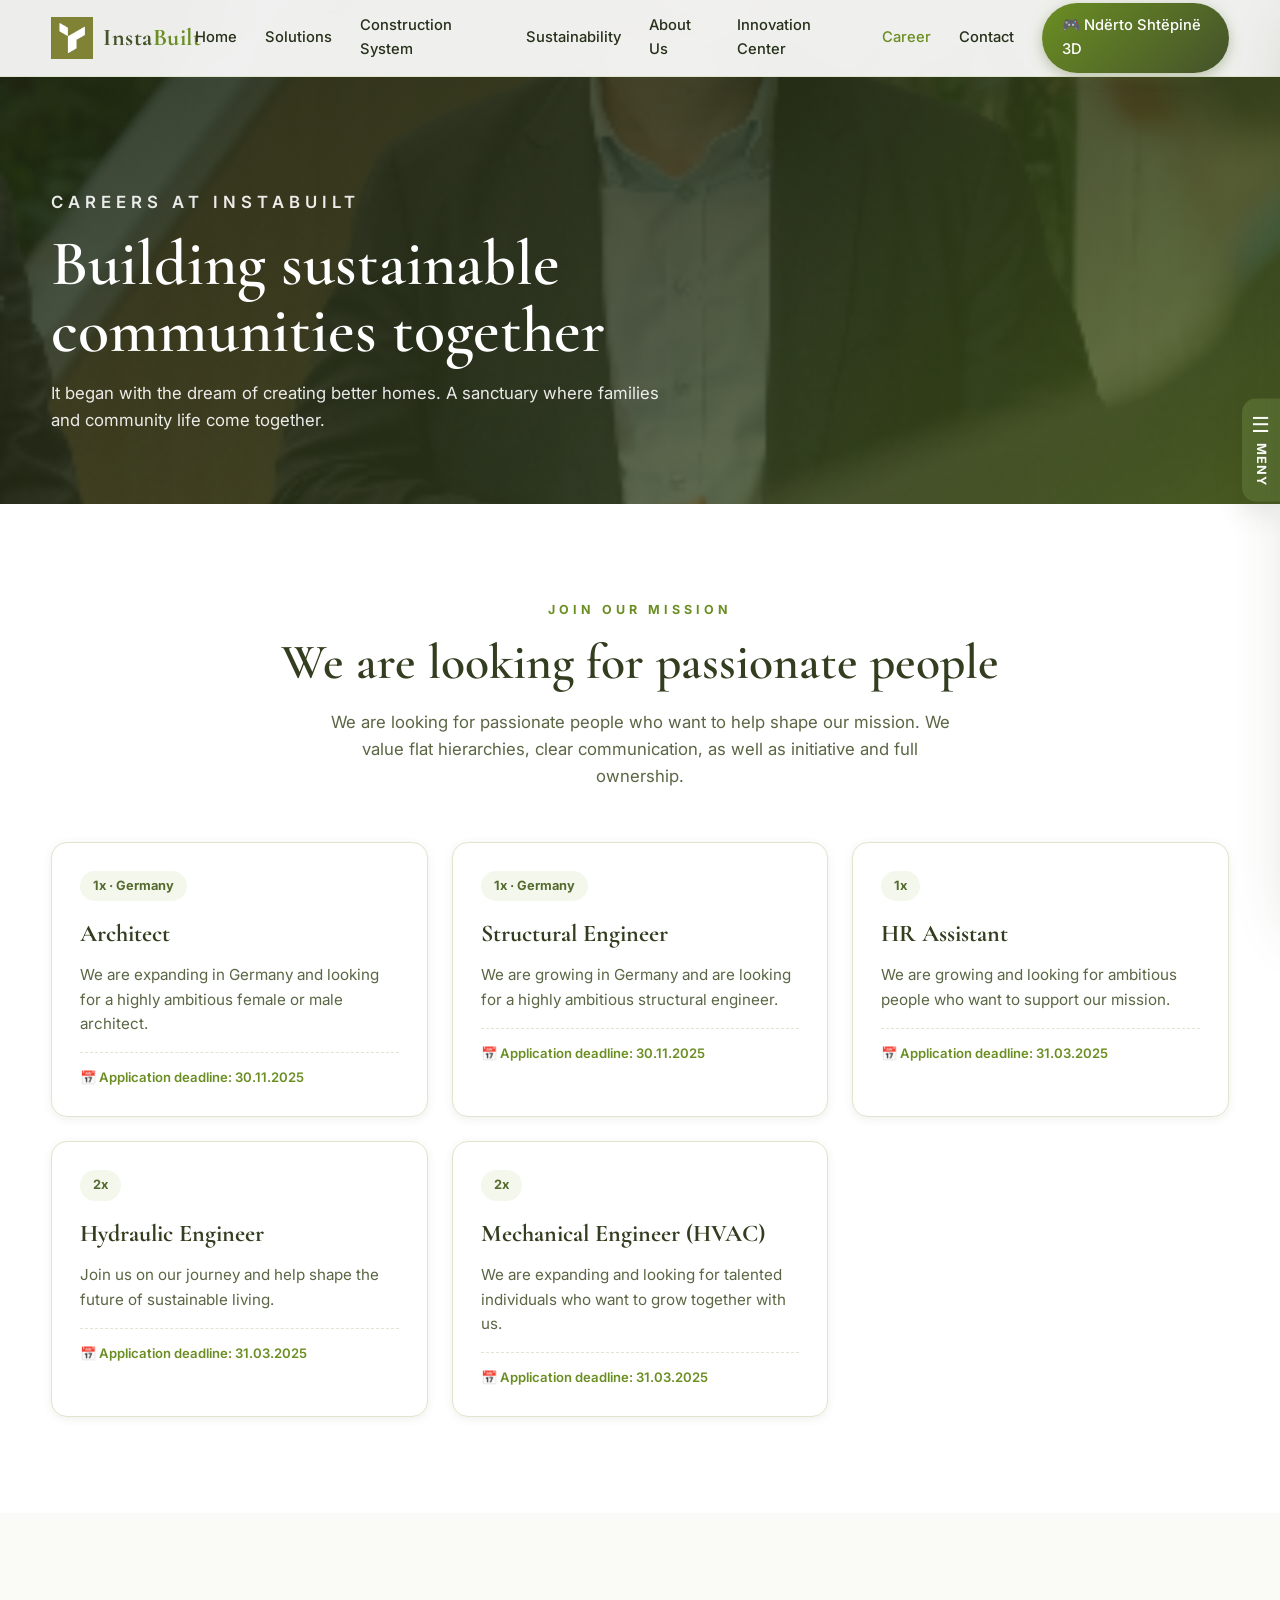
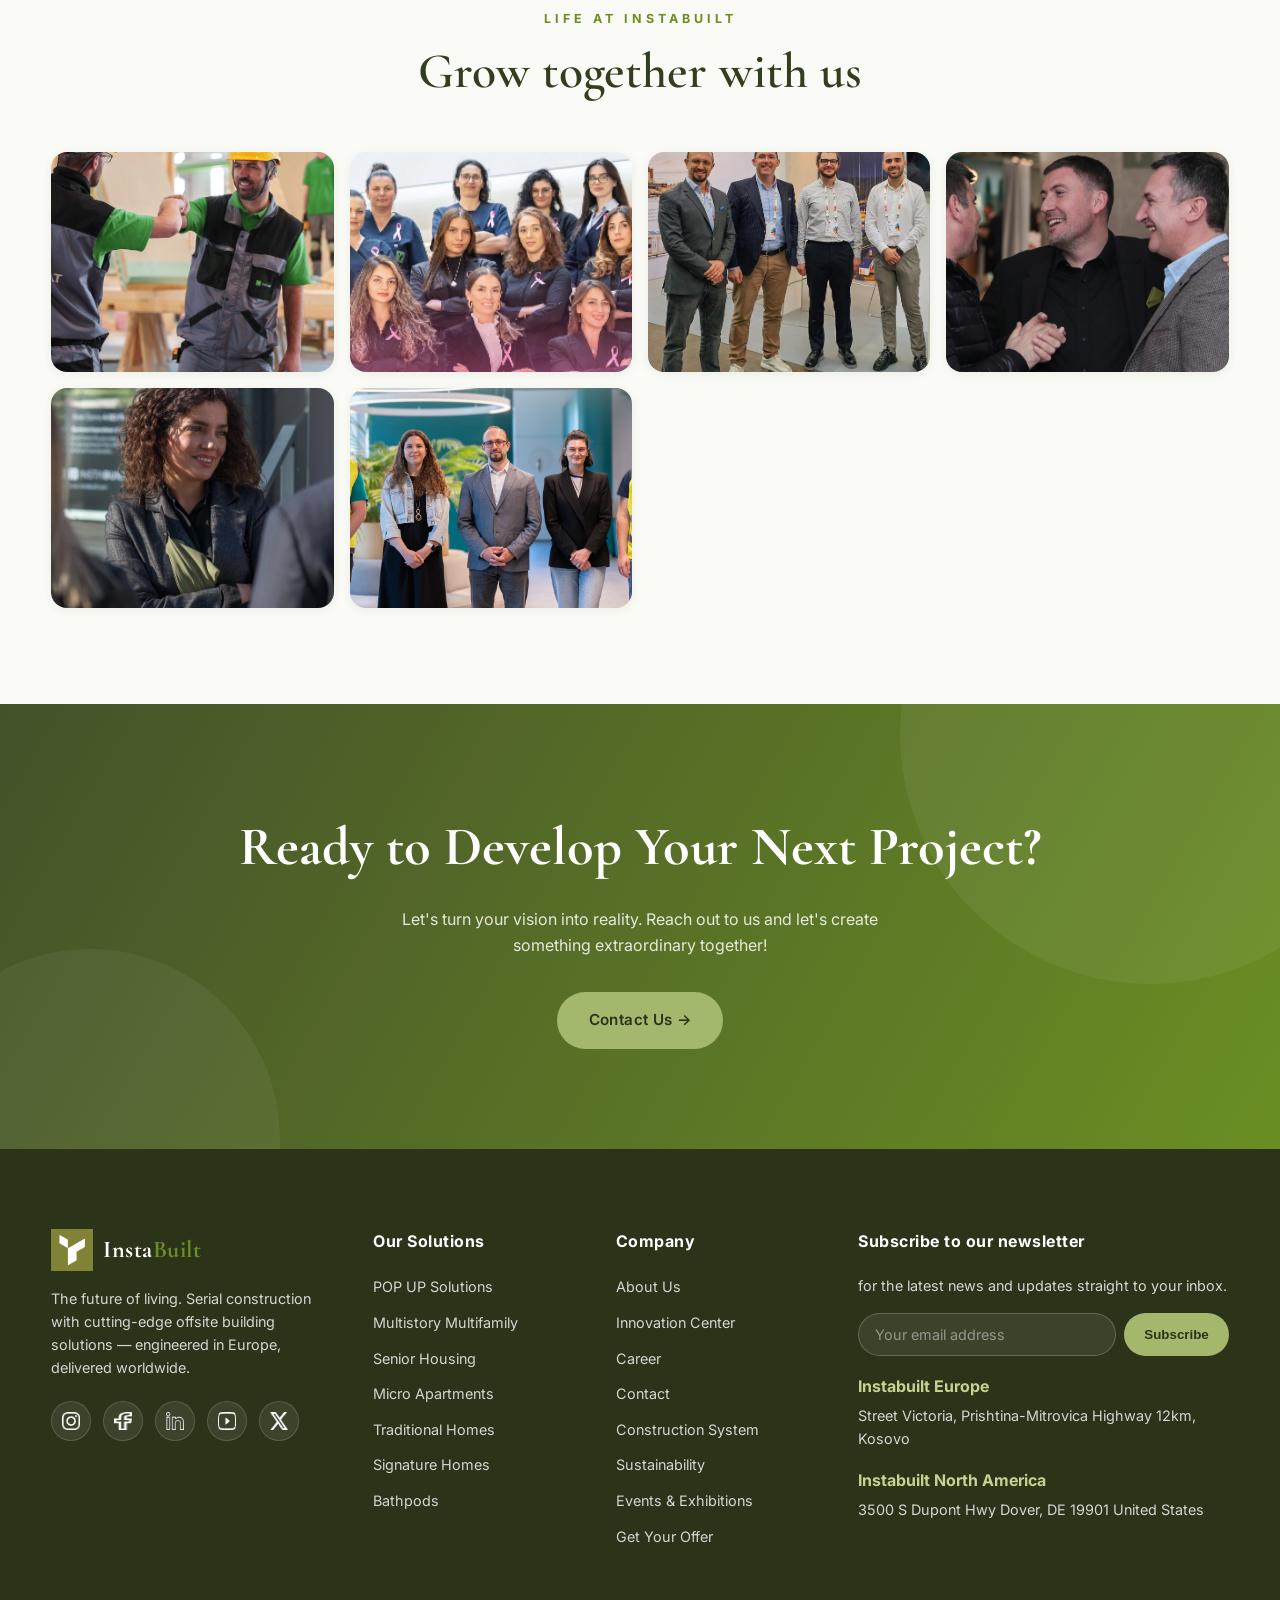
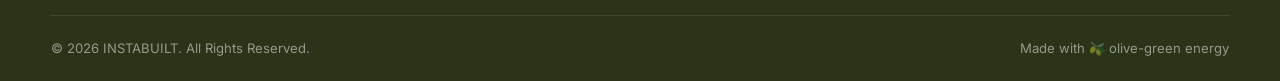
==== career.html @ f28d4f9a "Shto faqet Career/Contact/Innovation Center + meny anesore + guide 2D ne loje" ====
<!DOCTYPE html>
<html lang="en">
<head>
<meta charset="UTF-8">
<meta name="viewport" content="width=device-width, initial-scale=1.0">
<title>Career | InstaBuilt</title>
<meta name="description" content="Join InstaBuilt — build sustainable communities together. We're hiring architects, engineers and more.">
<link rel="icon" type="image/png" href="images/instabuilt-thumbnail.png">
<link rel="preconnect" href="https://fonts.googleapis.com">
<link rel="preconnect" href="https://fonts.gstatic.com" crossorigin>
<link href="https://fonts.googleapis.com/css2?family=Cormorant+Garamond:ital,wght@0,500;0,600;0,700;1,500&family=Inter:wght@400;500;600;700&display=swap" rel="stylesheet">
<link rel="stylesheet" href="css/style.css">
<link rel="stylesheet" href="css/pages.css">
</head>
<body>

<!-- ================= NAVBAR ================= -->
<header class="navbar">
  <div class="container nav-inner">
    <a href="index.html" class="logo">
      <img src="images/instabuilt-thumbnail.png" alt="InstaBuilt logo">
      <span>Insta<em>Built</em></span>
    </a>
    <nav>
      <ul class="nav-links" id="nav-links">
        <li><a href="index.html">Home</a></li>
        <li><a href="index.html#solutions">Solutions</a></li>
        <li><a href="index.html#construction-system">Construction System</a></li>
        <li><a href="index.html#sustainability">Sustainability</a></li>
        <li><a href="index.html#about">About Us</a></li>
        <li><a href="innovation-center.html">Innovation Center</a></li>
        <li><a href="career.html" class="active">Career</a></li>
        <li><a href="contact.html">Contact</a></li>
        <li><a href="game.html" class="nav-game">🎮 Ndërto Shtëpinë 3D</a></li>
      </ul>
    </nav>
    <button class="hamburger" aria-label="Menu"><span></span><span></span><span></span></button>
  </div>
</header>

<!-- ================= PAGE HERO ================= -->
<section class="page-hero">
  <div class="page-hero-bg" style="background-image:url('images/career/leadership-talk.png')"></div>
  <div class="container">
    <p class="page-hero-kicker">Careers at InstaBuilt</p>
    <h1>Building sustainable communities together</h1>
    <p>It began with the dream of creating better homes. A sanctuary where families and community life come together.</p>
  </div>
</section>

<!-- ================= JOIN OUR MISSION ================= -->
<section class="section">
  <div class="container">
    <div class="section-head center reveal">
      <p class="section-label">Join our mission</p>
      <h2 class="section-title">We are looking for passionate people</h2>
      <p class="section-sub">We are looking for passionate people who want to help shape our mission. We value flat hierarchies, clear communication, as well as initiative and full ownership.</p>
    </div>

    <div class="jobs-grid">
      <article class="job-card reveal">
        <span class="job-count">1x · Germany</span>
        <h3>Architect</h3>
        <p>We are expanding in Germany and looking for a highly ambitious female or male architect.</p>
        <div class="job-deadline">📅 Application deadline: 30.11.2025</div>
      </article>
      <article class="job-card reveal reveal-d1">
        <span class="job-count">1x · Germany</span>
        <h3>Structural Engineer</h3>
        <p>We are growing in Germany and are looking for a highly ambitious structural engineer.</p>
        <div class="job-deadline">📅 Application deadline: 30.11.2025</div>
      </article>
      <article class="job-card reveal reveal-d2">
        <span class="job-count">1x</span>
        <h3>HR Assistant</h3>
        <p>We are growing and looking for ambitious people who want to support our mission.</p>
        <div class="job-deadline">📅 Application deadline: 31.03.2025</div>
      </article>
      <article class="job-card reveal">
        <span class="job-count">2x</span>
        <h3>Hydraulic Engineer</h3>
        <p>Join us on our journey and help shape the future of sustainable living.</p>
        <div class="job-deadline">📅 Application deadline: 31.03.2025</div>
      </article>
      <article class="job-card reveal reveal-d1">
        <span class="job-count">2x</span>
        <h3>Mechanical Engineer (HVAC)</h3>
        <p>We are expanding and looking for talented individuals who want to grow together with us.</p>
        <div class="job-deadline">📅 Application deadline: 31.03.2025</div>
      </article>
    </div>
  </div>
</section>

<!-- ================= LIFE AT INSTABUILT ================= -->
<section class="section" style="background:var(--cream);">
  <div class="container">
    <div class="section-head center reveal">
      <p class="section-label">Life at InstaBuilt</p>
      <h2 class="section-title">Grow together with us</h2>
    </div>
    <div class="career-gallery">
      <img src="images/career/construction-collaboration.png" alt="Construction collaboration" loading="lazy">
      <img src="images/career/Cherry-communities-women-team.png" alt="Cherry Communities women team" loading="lazy">
      <img src="images/career/Cherry-communities-expo-team.png" alt="Cherry Communities expo team" loading="lazy">
      <img src="images/career/cherry-communities-networking.png" alt="Networking" loading="lazy">
      <img src="images/career/Cherry-communities-visits.png" alt="Site visits" loading="lazy">
      <img src="images/career/office-and-site-team.png" alt="Office and site team" loading="lazy">
    </div>
  </div>
</section>

<!-- ================= CTA ================= -->
<section class="cta" id="contact">
  <div class="container">
    <h2 class="reveal">Ready to Develop Your Next Project?</h2>
    <p class="reveal reveal-d1">Let's turn your vision into reality. Reach out to us and let's create something extraordinary together!</p>
    <a href="contact.html" class="btn btn-light reveal reveal-d2">Contact Us →</a>
  </div>
</section>

<!-- ================= FOOTER ================= -->
<footer class="footer">
  <div class="container">
    <div class="footer-grid">
      <div>
        <a href="index.html" class="logo">
          <img src="images/instabuilt-thumbnail.png" alt="InstaBuilt logo">
          <span>Insta<em>Built</em></span>
        </a>
        <p style="margin-top:16px;">The future of living. Serial construction with cutting-edge offsite building solutions — engineered in Europe, delivered worldwide.</p>
        <div class="socials">
          <a href="https://www.instagram.com/" target="_blank" rel="noopener" aria-label="Instagram"><img src="images/footer/social/instagram.png" alt="Instagram"></a>
          <a href="https://www.facebook.com/" target="_blank" rel="noopener" aria-label="Facebook"><img src="images/footer/social/facebook.png" alt="Facebook"></a>
          <a href="https://www.linkedin.com/" target="_blank" rel="noopener" aria-label="LinkedIn"><img src="images/footer/social/linkedin.png" alt="LinkedIn"></a>
          <a href="https://www.youtube.com/" target="_blank" rel="noopener" aria-label="YouTube"><img src="images/footer/social/youtube.png" alt="YouTube"></a>
          <a href="https://x.com/" target="_blank" rel="noopener" aria-label="X"><img src="images/footer/social/x.png" alt="X"></a>
        </div>
      </div>
      <div>
        <h4>Our Solutions</h4>
        <ul class="footer-links">
          <li><a href="index.html#solutions">POP UP Solutions</a></li>
          <li><a href="index.html#solutions">Multistory Multifamily</a></li>
          <li><a href="index.html#solutions">Senior Housing</a></li>
          <li><a href="index.html#solutions">Micro Apartments</a></li>
          <li><a href="index.html#solutions">Traditional Homes</a></li>
          <li><a href="index.html#solutions">Signature Homes</a></li>
          <li><a href="index.html#solutions">Bathpods</a></li>
        </ul>
      </div>
      <div>
        <h4>Company</h4>
        <ul class="footer-links">
          <li><a href="index.html#about">About Us</a></li>
          <li><a href="innovation-center.html">Innovation Center</a></li>
          <li><a href="career.html">Career</a></li>
          <li><a href="contact.html">Contact</a></li>
          <li><a href="index.html#construction-system">Construction System</a></li>
          <li><a href="index.html#sustainability">Sustainability</a></li>
          <li><a href="index.html#events">Events &amp; Exhibitions</a></li>
          <li><a href="index.html#contact">Get Your Offer</a></li>
        </ul>
      </div>
      <div>
        <h4>Subscribe to our newsletter</h4>
        <p>for the latest news and updates straight to your inbox.</p>
        <form class="newsletter" onsubmit="event.preventDefault(); this.querySelector('button').textContent='✓ Subscribed!';">
          <input type="email" placeholder="Your email address" required>
          <button type="submit">Subscribe</button>
        </form>
        <div class="footer-addr">
          <b>Instabuilt Europe</b>
          <p>Street Victoria, Prishtina-Mitrovica Highway 12km, Kosovo</p>
        </div>
        <div class="footer-addr">
          <b>Instabuilt North America</b>
          <p>3500 S Dupont Hwy Dover, DE 19901 United States</p>
        </div>
      </div>
    </div>
    <div class="footer-bottom">
      <span>© 2026 INSTABUILT. All Rights Reserved.</span>
      <span>Made with 🫒 olive-green energy</span>
    </div>
  </div>
</footer>

<!-- ================= FLOATING PAGES MENU ================= -->
<div class="side-nav-backdrop" id="side-nav-backdrop"></div>
<button class="side-nav-toggle" id="side-nav-toggle" aria-label="Open pages menu">
  <span class="menu-ico">☰</span><span class="menu-label">Meny</span>
</button>
<nav class="side-nav-panel" id="side-nav-panel" aria-label="Pages">
  <button class="side-nav-close" id="side-nav-close" aria-label="Close menu">✕</button>
  <div class="side-nav-title">Faqet</div>
  <a href="index.html">🏠 Home</a>
  <a href="index.html#solutions">🏗️ Solutions</a>
  <a href="index.html#construction-system">🔩 Construction System</a>
  <a href="index.html#sustainability">🌱 Sustainability</a>
  <a href="index.html#videos">🎬 Videos</a>
  <a href="index.html#about">👥 About Us</a>
  <a href="index.html#events">📅 Events &amp; Exhibitions</a>
  <a href="innovation-center.html">💡 Innovation Center</a>
  <a href="career.html">💼 Career</a>
  <a href="contact.html">📞 Contact</a>
  <a href="index.html#contact">📝 Get Your Offer</a>
  <a href="game.html">🎮 Ndërto Shtëpinë 3D</a>
</nav>

<script src="js/side-nav.js"></script>
<script src="js/pages.js"></script>
</body>
</html>
---- css/style.css ----
/* ============================================================
   InstaBuilt — White / Olive Green / Olive Light Green theme
   ============================================================ */

:root {
  --white: #ffffff;
  --cream: #fafbf6;
  --olive-950: #2b3319;
  --olive-900: #333d1f;
  --olive-800: #44522a;
  --olive-700: #556b2f;   /* olive green (primary) */
  --olive-600: #6b8e23;   /* olive drab */
  --olive-500: #808000;   /* olive */
  --olive-light: #a3b86c; /* olive light green */
  --olive-lighter: #c3d491;
  --olive-mist: #eef2e2;  /* very light olive tint */
  --olive-mist-2: #f4f7ec;
  --text: #26301a;
  --text-soft: #5a6644;
  --border: #dfe6cd;
  --shadow-sm: 0 2px 10px rgba(51, 61, 31, 0.08);
  --shadow-md: 0 10px 30px rgba(51, 61, 31, 0.14);
  --shadow-lg: 0 25px 60px rgba(51, 61, 31, 0.22);
  --radius: 16px;
  --radius-lg: 24px;
  --font-head: 'Cormorant Garamond', Georgia, serif;
  --font-body: 'Inter', 'Segoe UI', system-ui, sans-serif;
}

* { margin: 0; padding: 0; box-sizing: border-box; }

html { scroll-behavior: smooth; }

body {
  font-family: var(--font-body);
  color: var(--text);
  background: var(--white);
  line-height: 1.6;
  overflow-x: hidden;
}

img { max-width: 100%; display: block; }
a { text-decoration: none; color: inherit; }
ul { list-style: none; }

.container { width: min(1200px, 92%); margin: 0 auto; }

/* ---------- Buttons ---------- */
.btn {
  display: inline-flex;
  align-items: center;
  gap: 8px;
  padding: 14px 30px;
  border-radius: 999px;
  font-weight: 600;
  font-size: 0.95rem;
  letter-spacing: 0.4px;
  transition: all 0.3s ease;
  cursor: pointer;
  border: 2px solid transparent;
}
.btn-primary {
  background: var(--olive-700);
  color: #fff;
}
.btn-primary:hover {
  background: var(--olive-800);
  transform: translateY(-2px);
  box-shadow: var(--shadow-md);
}
.btn-outline {
  border-color: rgba(255, 255, 255, 0.7);
  color: #fff;
  background: transparent;
}
.btn-outline:hover { background: rgba(255, 255, 255, 0.15); }
.btn-outline-dark {
  border-color: var(--olive-700);
  color: var(--olive-700);
  background: transparent;
}
.btn-outline-dark:hover { background: var(--olive-700); color: #fff; }
.btn-light {
  background: var(--olive-light);
  color: var(--olive-950);
}
.btn-light:hover { background: var(--olive-lighter); transform: translateY(-2px); }

/* ---------- Section scaffolding ---------- */
.section { padding: 96px 0; }
.section-label {
  text-transform: uppercase;
  letter-spacing: 4px;
  font-size: 0.78rem;
  font-weight: 700;
  color: var(--olive-600);
  margin-bottom: 14px;
}
.section-title {
  font-family: var(--font-head);
  font-size: clamp(2rem, 4vw, 3.1rem);
  font-weight: 600;
  color: var(--olive-900);
  line-height: 1.15;
  margin-bottom: 18px;
}
.section-sub {
  color: var(--text-soft);
  max-width: 640px;
  font-size: 1.05rem;
}
.section-head { margin-bottom: 52px; }
.section-head.center { text-align: center; }
.section-head.center .section-sub { margin: 0 auto; }

/* ---------- Navbar ---------- */
.navbar {
  position: fixed;
  top: 0; left: 0; right: 0;
  z-index: 1000;
  background: rgba(255, 255, 255, 0.92);
  backdrop-filter: blur(14px);
  border-bottom: 1px solid var(--border);
  transition: box-shadow 0.3s ease;
}
.navbar.scrolled { box-shadow: var(--shadow-sm); }
.nav-inner {
  display: flex;
  align-items: center;
  justify-content: space-between;
  height: 76px;
}
.logo { display: flex; align-items: center; gap: 10px; }
.logo img { height: 42px; width: auto; }
.logo span {
  font-family: var(--font-head);
  font-size: 1.5rem;
  font-weight: 700;
  color: var(--olive-800);
  letter-spacing: 0.5px;
}
.logo span em { color: var(--olive-600); font-style: normal; }
.nav-links { display: flex; align-items: center; gap: 28px; }
.nav-links > li { position: relative; }
.nav-links a {
  font-size: 0.92rem;
  font-weight: 500;
  color: var(--text);
  padding: 8px 0;
  transition: color 0.2s;
  display: flex;
  align-items: center;
  gap: 6px;
}
.nav-links a:hover, .nav-links a.active { color: var(--olive-600); }
.caret { font-size: 0.65rem; transition: transform 0.25s; }
.dropdown { position: relative; }
.dropdown-menu {
  position: absolute;
  top: calc(100% + 14px);
  left: -18px;
  min-width: 250px;
  background: #fff;
  border: 1px solid var(--border);
  border-radius: 14px;
  box-shadow: var(--shadow-md);
  padding: 10px;
  opacity: 0;
  visibility: hidden;
  transform: translateY(8px);
  transition: all 0.25s ease;
}
.dropdown:hover .dropdown-menu,
.dropdown:focus-within .dropdown-menu {
  opacity: 1;
  visibility: visible;
  transform: translateY(0);
}
.dropdown-menu a {
  display: flex;
  align-items: center;
  gap: 10px;
  padding: 10px 14px;
  border-radius: 9px;
  font-size: 0.9rem;
}
.dropdown-menu a:hover { background: var(--olive-mist-2); color: var(--olive-700); }
.nav-cta {
  background: var(--olive-700);
  color: #fff !important;
  padding: 11px 24px !important;
  border-radius: 999px;
  font-weight: 600;
}
.nav-cta:hover { background: var(--olive-800); }
.nav-game {
  background: linear-gradient(135deg, var(--olive-600), var(--olive-800));
  color: #fff !important;
  padding: 11px 20px !important;
  border-radius: 999px;
  font-weight: 700;
  box-shadow: 0 4px 14px rgba(85, 107, 47, 0.35);
}
.nav-game:hover { background: linear-gradient(135deg, var(--olive-700), var(--olive-900)); }
.hamburger {
  display: none;
  flex-direction: column;
  gap: 5px;
  background: none;
  border: none;
  cursor: pointer;
  padding: 6px;
}
.hamburger span {
  width: 26px; height: 2.5px;
  background: var(--olive-800);
  border-radius: 3px;
  transition: all 0.3s;
}
.hamburger.open span:nth-child(1) { transform: translateY(7.5px) rotate(45deg); }
.hamburger.open span:nth-child(2) { opacity: 0; }
.hamburger.open span:nth-child(3) { transform: translateY(-7.5px) rotate(-45deg); }

/* ---------- Hero ---------- */
.hero {
  position: relative;
  min-height: 100vh;
  display: flex;
  align-items: center;
  overflow: hidden;
}
.hero-bg {
  position: absolute;
  inset: 0;
  background-size: cover;
  background-position: center;
  z-index: 0;
}
.hero::after {
  content: '';
  position: absolute;
  inset: 0;
  background: linear-gradient(100deg, rgba(27, 33, 14, 0.82) 0%, rgba(51, 61, 31, 0.55) 45%, rgba(51, 61, 31, 0.15) 100%);
  z-index: 1;
}
.hero-content {
  position: relative;
  z-index: 2;
  color: #fff;
  max-width: 700px;
  padding: 120px 0 90px;
}
.hero-kicker {
  text-transform: uppercase;
  letter-spacing: 6px;
  font-size: 0.8rem;
  font-weight: 600;
  color: var(--olive-lighter);
  margin-bottom: 20px;
}
.hero h1 {
  font-family: var(--font-head);
  font-size: clamp(2.8rem, 6vw, 4.8rem);
  font-weight: 600;
  line-height: 1.05;
  margin-bottom: 22px;
}
.hero h1 em { color: var(--olive-lighter); font-style: italic; }
.hero p {
  font-size: 1.15rem;
  color: rgba(255, 255, 255, 0.88);
  margin-bottom: 36px;
  max-width: 520px;
}
.hero-actions { display: flex; gap: 16px; flex-wrap: wrap; }
.hero-stats {
  display: flex;
  gap: 42px;
  margin-top: 60px;
  flex-wrap: wrap;
}
.hero-stat b {
  display: block;
  font-family: var(--font-head);
  font-size: 2.1rem;
  color: var(--olive-lighter);
}
.hero-stat span { font-size: 0.85rem; color: rgba(255,255,255,0.75); }
.scroll-hint {
  position: absolute;
  bottom: 30px;
  left: 50%;
  transform: translateX(-50%);
  z-index: 2;
  color: rgba(255,255,255,0.7);
  font-size: 0.75rem;
  letter-spacing: 3px;
  text-transform: uppercase;
  animation: bob 2s infinite;
}
@keyframes bob { 0%,100% { transform: translate(-50%,0);} 50% { transform: translate(-50%,8px);} }

/* ---------- Solutions grid ---------- */
.solutions-grid {
  display: grid;
  grid-template-columns: repeat(auto-fill, minmax(320px, 1fr));
  gap: 28px;
}
.solution-card {
  position: relative;
  border-radius: var(--radius-lg);
  overflow: hidden;
  cursor: pointer;
  box-shadow: var(--shadow-sm);
  background: #fff;
  border: 1px solid var(--border);
  transition: transform 0.35s ease, box-shadow 0.35s ease;
}
.solution-card:hover {
  transform: translateY(-8px);
  box-shadow: var(--shadow-lg);
}
.solution-card .thumb {
  aspect-ratio: 4/3;
  overflow: hidden;
}
.solution-card .thumb img {
  width: 100%;
  height: 100%;
  object-fit: cover;
  transition: transform 0.6s ease;
}
.solution-card:hover .thumb img { transform: scale(1.07); }
.solution-card .body {
  padding: 24px;
  position: relative;
}
.solution-card .body h3 {
  font-family: var(--font-head);
  font-size: 1.45rem;
  color: var(--olive-900);
  margin-bottom: 8px;
}
.solution-card .body p {
  font-size: 0.92rem;
  color: var(--text-soft);
  margin-bottom: 16px;
}
.solution-card .more {
  font-size: 0.85rem;
  font-weight: 600;
  color: var(--olive-600);
  display: inline-flex;
  align-items: center;
  gap: 6px;
  transition: gap 0.25s;
}
.solution-card:hover .more { gap: 12px; }
.tag {
  position: absolute;
  top: 16px; left: 16px;
  background: var(--olive-700);
  color: #fff;
  font-size: 0.72rem;
  font-weight: 700;
  letter-spacing: 1.5px;
  text-transform: uppercase;
  padding: 6px 14px;
  border-radius: 999px;
  z-index: 2;
}

/* ---------- POP UP models ---------- */
.models-band { background: var(--cream); }
.models-grid {
  display: grid;
  grid-template-columns: repeat(3, 1fr);
  gap: 28px;
}
.model-card {
  background: #fff;
  border-radius: var(--radius-lg);
  overflow: hidden;
  border: 1px solid var(--border);
  cursor: pointer;
  transition: transform 0.35s ease, box-shadow 0.35s ease;
  box-shadow: var(--shadow-sm);
}
.model-card:hover { transform: translateY(-8px); box-shadow: var(--shadow-lg); }
.model-card .thumb {
  position: relative;
  aspect-ratio: 1/0.9;
  overflow: hidden;
  background: var(--olive-mist-2);
}
.model-card .thumb img {
  width: 100%; height: 100%;
  object-fit: cover;
  transition: transform 0.6s ease;
}
.model-card:hover .thumb img { transform: scale(1.06); }
.model-card .thumb::after {
  content: '👁  Shiko detajet';
  position: absolute;
  inset: auto 0 0 0;
  padding: 12px;
  text-align: center;
  background: linear-gradient(transparent, rgba(43, 51, 25, 0.75));
  color: #fff;
  font-size: 0.85rem;
  font-weight: 600;
  letter-spacing: 1px;
  opacity: 0;
  transition: opacity 0.3s;
}
.model-card:hover .thumb::after { opacity: 1; }
.model-card .body { padding: 26px; text-align: center; }
.model-card .body .size {
  font-family: var(--font-head);
  font-size: 2.4rem;
  font-weight: 700;
  color: var(--olive-700);
  line-height: 1;
}
.model-card .body .size small { font-size: 1rem; font-weight: 600; color: var(--olive-light); }
.model-card .body h3 {
  font-family: var(--font-head);
  font-size: 1.4rem;
  color: var(--olive-900);
  margin: 10px 0 8px;
}
.model-card .body p { font-size: 0.9rem; color: var(--text-soft); }

/* ---------- Why buy ---------- */
.why-grid {
  display: grid;
  grid-template-columns: repeat(auto-fill, minmax(260px, 1fr));
  gap: 22px;
}
.why-item {
  background: var(--white);
  border: 1px solid var(--border);
  border-radius: var(--radius);
  padding: 28px 24px;
  transition: all 0.3s ease;
  position: relative;
  overflow: hidden;
}
.why-item::before {
  content: '';
  position: absolute;
  top: 0; left: 0; right: 0;
  height: 4px;
  background: linear-gradient(90deg, var(--olive-700), var(--olive-light));
  transform: scaleX(0);
  transform-origin: left;
  transition: transform 0.4s ease;
}
.why-item:hover { box-shadow: var(--shadow-md); transform: translateY(-4px); }
.why-item:hover::before { transform: scaleX(1); }
.why-item .ico {
  width: 52px; height: 52px;
  display: grid;
  place-items: center;
  font-size: 1.5rem;
  background: var(--olive-mist);
  color: var(--olive-700);
  border-radius: 14px;
  margin-bottom: 18px;
}
.why-item h3 { font-size: 1.05rem; color: var(--olive-900); margin-bottom: 8px; }
.why-item p { font-size: 0.88rem; color: var(--text-soft); }

/* ---------- Seasons / Gallery ---------- */
.seasons { background: var(--olive-900); }
.seasons .section-label { color: var(--olive-lighter); }
.seasons .section-title { color: #fff; }
.seasons .section-sub { color: rgba(255,255,255,0.75); }
.gallery-grid {
  display: grid;
  grid-template-columns: repeat(4, 1fr);
  gap: 18px;
}
.gallery-item {
  position: relative;
  border-radius: var(--radius);
  overflow: hidden;
  cursor: pointer;
  aspect-ratio: 1/0.85;
}
.gallery-item.wide { grid-column: span 2; aspect-ratio: 2/0.85; }
.gallery-item img { width: 100%; height: 100%; object-fit: cover; transition: transform 0.6s ease; }
.gallery-item:hover img { transform: scale(1.08); }
.gallery-item figcaption {
  position: absolute;
  inset: auto 0 0 0;
  padding: 40px 18px 14px;
  background: linear-gradient(transparent, rgba(27, 33, 14, 0.85));
  color: #fff;
  font-family: var(--font-head);
  font-size: 1.15rem;
  font-weight: 600;
}

/* ---------- Videos ---------- */
.videos-band { background: var(--cream); }
.videos-grid {
  display: grid;
  grid-template-columns: repeat(auto-fill, minmax(320px, 1fr));
  gap: 26px;
}
.video-card {
  background: #fff;
  border-radius: var(--radius-lg);
  overflow: hidden;
  border: 1px solid var(--border);
  box-shadow: var(--shadow-sm);
}
.video-card video {
  width: 100%;
  aspect-ratio: 16/10;
  object-fit: cover;
  background: #000;
  display: block;
}
.video-card .body { padding: 20px 24px; }
.video-card .body h3 { font-family: var(--font-head); font-size: 1.25rem; color: var(--olive-900); }
.video-card .body p { font-size: 0.88rem; color: var(--text-soft); margin-top: 4px; }
.video-big {
  position: relative;
  border-radius: var(--radius-lg);
  overflow: hidden;
  margin-bottom: 26px;
  box-shadow: var(--shadow-md);
}
.video-big video { width: 100%; aspect-ratio: 21/8; object-fit: cover; display: block; }

/* ---------- Events ---------- */
.events-grid {
  display: grid;
  grid-template-columns: repeat(auto-fill, minmax(250px, 1fr));
  gap: 20px;
}
.event-card {
  position: relative;
  border-radius: var(--radius);
  overflow: hidden;
  aspect-ratio: 4/3;
  cursor: pointer;
  border: 1px solid var(--border);
}
.event-card img { width: 100%; height: 100%; object-fit: cover; transition: transform 0.6s ease; }
.event-card:hover img { transform: scale(1.08); }
.event-card figcaption {
  position: absolute;
  inset: auto 0 0 0;
  padding: 44px 16px 14px;
  background: linear-gradient(transparent, rgba(27, 33, 14, 0.88));
  color: #fff;
  font-size: 0.9rem;
  font-weight: 600;
}

/* ---------- Testimonials ---------- */
.testi-band { background: var(--cream); }
.testi-grid {
  display: grid;
  grid-template-columns: repeat(auto-fill, minmax(300px, 1fr));
  gap: 24px;
}
.testi-card {
  background: #fff;
  border-radius: var(--radius-lg);
  border: 1px solid var(--border);
  padding: 32px;
  box-shadow: var(--shadow-sm);
  display: flex;
  flex-direction: column;
  gap: 18px;
}
.testi-card .stars { color: var(--olive-500); letter-spacing: 3px; font-size: 0.95rem; }
.testi-card blockquote { font-size: 0.98rem; color: var(--text); font-style: italic; flex: 1; }
.testi-person { display: flex; align-items: center; gap: 14px; }
.testi-person img {
  width: 54px; height: 54px;
  border-radius: 50%;
  object-fit: cover;
  border: 2px solid var(--olive-light);
}
.testi-person b { display: block; color: var(--olive-900); font-size: 0.98rem; }
.testi-person span { font-size: 0.8rem; color: var(--text-soft); }

/* ---------- CTA ---------- */
.cta {
  background: linear-gradient(120deg, var(--olive-800), var(--olive-600));
  color: #fff;
  text-align: center;
  padding: 100px 0;
  position: relative;
  overflow: hidden;
}
.cta::before {
  content: '';
  position: absolute;
  width: 500px; height: 500px;
  border-radius: 50%;
  background: rgba(255, 255, 255, 0.06);
  top: -220px; right: -120px;
}
.cta::after {
  content: '';
  position: absolute;
  width: 380px; height: 380px;
  border-radius: 50%;
  background: rgba(255, 255, 255, 0.05);
  bottom: -180px; left: -100px;
}
.cta h2 {
  font-family: var(--font-head);
  font-size: clamp(2.2rem, 4.5vw, 3.4rem);
  margin-bottom: 16px;
  position: relative; z-index: 1;
}
.cta p { max-width: 520px; margin: 0 auto 34px; color: rgba(255,255,255,0.85); position: relative; z-index: 1; }
.cta .btn { position: relative; z-index: 1; }

/* ---------- Footer ---------- */
.footer { background: var(--olive-950); color: rgba(255,255,255,0.8); padding: 80px 0 0; }
.footer-grid {
  display: grid;
  grid-template-columns: 1.4fr 1fr 1fr 1.2fr;
  gap: 44px;
  padding-bottom: 56px;
}
.footer h4 { color: #fff; font-size: 1rem; margin-bottom: 20px; letter-spacing: 0.5px; }
.footer .logo span { color: #fff; }
.footer-links li { margin-bottom: 10px; }
.footer-links a { font-size: 0.9rem; transition: color 0.2s, padding-left 0.2s; }
.footer-links a:hover { color: var(--olive-lighter); padding-left: 6px; }
.footer p { font-size: 0.9rem; }
.footer-addr { margin-top: 18px; }
.footer-addr b { color: var(--olive-lighter); display: block; margin-bottom: 4px; }
.footer .socials { display: flex; gap: 12px; margin-top: 22px; }
.footer .socials a {
  width: 40px; height: 40px;
  display: grid;
  place-items: center;
  border-radius: 50%;
  background: rgba(255,255,255,0.08);
  border: 1px solid rgba(255,255,255,0.15);
  transition: all 0.25s;
}
.footer .socials a:hover { background: var(--olive-600); transform: translateY(-3px); }
.footer .socials img { width: 18px; height: 18px; filter: brightness(0) invert(1); }
.newsletter { display: flex; gap: 8px; margin-top: 16px; }
.newsletter input {
  flex: 1;
  padding: 12px 16px;
  border-radius: 999px;
  border: 1px solid rgba(255,255,255,0.2);
  background: rgba(255,255,255,0.08);
  color: #fff;
  font-family: inherit;
  font-size: 0.9rem;
  outline: none;
}
.newsletter input::placeholder { color: rgba(255,255,255,0.45); }
.newsletter button {
  background: var(--olive-light);
  border: none;
  color: var(--olive-950);
  font-weight: 700;
  padding: 12px 20px;
  border-radius: 999px;
  cursor: pointer;
  transition: background 0.25s;
}
.newsletter button:hover { background: var(--olive-lighter); }
.footer-bottom {
  border-top: 1px solid rgba(255,255,255,0.1);
  padding: 22px 0;
  display: flex;
  justify-content: space-between;
  align-items: center;
  flex-wrap: wrap;
  gap: 12px;
  font-size: 0.82rem;
  color: rgba(255,255,255,0.5);
}

/* ---------- Popup modal ---------- */
.modal-overlay {
  position: fixed;
  inset: 0;
  z-index: 2000;
  background: rgba(27, 33, 14, 0.72);
  backdrop-filter: blur(6px);
  display: flex;
  align-items: center;
  justify-content: center;
  padding: 20px;
  opacity: 0;
  visibility: hidden;
  transition: opacity 0.35s ease, visibility 0.35s;
}
.modal-overlay.open { opacity: 1; visibility: visible; }
.modal {
  background: #fff;
  border-radius: var(--radius-lg);
  max-width: 1150px;
  width: 100%;
  max-height: 90vh;
  overflow-y: auto;
  transform: translateY(30px) scale(0.97);
  transition: transform 0.4s cubic-bezier(0.22, 1, 0.36, 1);
  box-shadow: var(--shadow-lg);
  position: relative;
}
.modal-overlay.open .modal { transform: translateY(0) scale(1); }
.modal-close {
  position: absolute;
  top: 16px; right: 16px;
  width: 42px; height: 42px;
  border-radius: 50%;
  border: none;
  background: rgba(255,255,255,0.9);
  color: var(--olive-900);
  font-size: 1.2rem;
  cursor: pointer;
  z-index: 10;
  box-shadow: var(--shadow-sm);
  display: grid;
  place-items: center;
  transition: all 0.25s;
}
.modal-close:hover { background: var(--olive-700); color: #fff; transform: rotate(90deg); }
.modal-models {
  display: flex;
  gap: 10px;
  flex-wrap: wrap;
  padding: 20px 20px 0;
}
.modal-model-btn {
  border: 2px solid var(--border);
  background: var(--olive-mist-2);
  color: var(--olive-800);
  font-family: var(--font-body);
  font-weight: 600;
  font-size: 0.85rem;
  padding: 9px 16px;
  border-radius: 999px;
  cursor: pointer;
  transition: all 0.25s ease;
}
.modal-model-btn:hover { border-color: var(--olive-light); transform: translateY(-2px); }
.modal-model-btn.active {
  background: var(--olive-700);
  border-color: var(--olive-700);
  color: #fff;
}
.modal-models-hint {
  width: 100%;
  font-size: 0.78rem;
  color: var(--text-soft);
  letter-spacing: 0.5px;
}
.modal-gallery { padding: 20px; }
.modal-main {
  border-radius: var(--radius);
  overflow: hidden;
  background: var(--olive-mist-2);
  aspect-ratio: 16/9;
  position: relative;
}
.modal-main img { width: 100%; height: 100%; object-fit: contain; cursor: zoom-in; transition: opacity 0.25s; }
.modal-main img:hover { opacity: 0.92; }
.modal-zoom-hint {
  position: absolute;
  top: 12px; right: 12px;
  background: rgba(255,255,255,0.9);
  color: var(--olive-800);
  font-size: 0.72rem;
  font-weight: 600;
  letter-spacing: 0.5px;
  padding: 5px 12px;
  border-radius: 999px;
  pointer-events: none;
  box-shadow: var(--shadow-sm);
}
.modal-pdf { margin-top: 18px; }
.modal-pdf a {
  display: inline-flex;
  align-items: center;
  gap: 8px;
}
.modal-thumbs {
  display: flex;
  gap: 10px;
  margin-top: 12px;
  overflow-x: auto;
  padding-bottom: 4px;
}
.modal-thumbs button {
  width: 96px; height: 64px;
  border-radius: 10px;
  overflow: hidden;
  border: 2px solid var(--border);
  cursor: pointer;
  padding: 0;
  flex-shrink: 0;
  transition: border-color 0.2s, transform 0.2s;
  background: #fff;
}
.modal-thumbs button:hover { transform: translateY(-2px); }
.modal-thumbs button.active { border-color: var(--olive-600); }
.modal-thumbs img { width: 100%; height: 100%; object-fit: cover; }
.modal-body { padding: 8px 34px 34px; }
.modal-body .tag { position: static; display: inline-block; margin-bottom: 14px; }
.modal-body h2 {
  font-family: var(--font-head);
  font-size: 2.1rem;
  color: var(--olive-900);
  margin-bottom: 12px;
}
.modal-body .lead { color: var(--text-soft); font-size: 1.02rem; margin-bottom: 22px; }
.modal-specs {
  display: grid;
  grid-template-columns: repeat(auto-fill, minmax(160px, 1fr));
  gap: 12px;
  margin: 22px 0;
}
.spec {
  background: var(--olive-mist-2);
  border: 1px solid var(--border);
  border-radius: 12px;
  padding: 14px;
}
.spec b { display: block; color: var(--olive-700); font-size: 1.05rem; }
.spec span { font-size: 0.8rem; color: var(--text-soft); }
.modal-body .desc { color: var(--text); font-size: 0.96rem; }
.modal-body .desc ul { margin: 14px 0 0 18px; list-style: disc; display: grid; gap: 6px; }
.modal-video { border-radius: var(--radius); overflow: hidden; margin-top: 20px; }
.modal-video video { width: 100%; max-height: 420px; background: #000; }

/* ---------- Offer band (what we offer) ---------- */
.offer-band { background: var(--white); }
.offer-grid {
  display: grid;
  grid-template-columns: repeat(3, 1fr);
  gap: 26px;
}
.offer-item {
  text-align: center;
  padding: 40px 28px;
  border-radius: var(--radius-lg);
  border: 1px solid var(--border);
  transition: all 0.3s ease;
  background: #fff;
}
.offer-item:hover { box-shadow: var(--shadow-md); transform: translateY(-6px); }
.offer-item img { width: 84px; height: 84px; object-fit: cover; border-radius: 20px; margin: 0 auto 20px; }
.offer-item h3 { font-family: var(--font-head); font-size: 1.4rem; color: var(--olive-900); margin-bottom: 10px; }
.offer-item p { font-size: 0.9rem; color: var(--text-soft); }

/* ---------- Stats band ---------- */
.stats-band { background: var(--olive-mist-2); }
.stats-row {
  display: grid;
  grid-template-columns: repeat(4, 1fr);
  gap: 24px;
  text-align: center;
}
.stat b {
  display: block;
  font-family: var(--font-head);
  font-size: 2.6rem;
  color: var(--olive-700);
}
.stat span { font-size: 0.88rem; color: var(--text-soft); }

/* ---------- Animations ---------- */
.reveal {
  opacity: 0;
  transform: translateY(28px);
  transition: opacity 0.7s ease, transform 0.7s ease;
}
.reveal.visible { opacity: 1; transform: translateY(0); }
.reveal-d1 { transition-delay: 0.1s; }
.reveal-d2 { transition-delay: 0.2s; }
.reveal-d3 { transition-delay: 0.3s; }

/* ============================================================
   Why Buy — clickable advantage cards (accordion)
   ============================================================ */
.why-head-note {
  text-align: center;
  color: var(--text-soft);
  font-size: 0.92rem;
  margin: -30px 0 40px;
}
.why-grid-acc {
  display: grid;
  grid-template-columns: repeat(auto-fill, minmax(280px, 1fr));
  gap: 18px;
}
.why-acc {
  background: var(--white);
  border: 1px solid var(--border);
  border-radius: var(--radius);
  overflow: hidden;
  cursor: pointer;
  transition: box-shadow 0.3s ease, border-color 0.3s ease, transform 0.3s ease;
}
.why-acc:hover { box-shadow: var(--shadow-md); transform: translateY(-3px); }
.why-acc.open { border-color: var(--olive-light); box-shadow: var(--shadow-md); }
.why-acc-head {
  display: flex;
  align-items: center;
  gap: 16px;
  padding: 20px;
}
.why-acc-num {
  font-family: var(--font-head);
  font-size: 1.35rem;
  font-weight: 700;
  color: var(--olive-light);
  min-width: 34px;
}
.why-acc .ico {
  width: 46px; height: 46px;
  flex-shrink: 0;
  display: grid;
  place-items: center;
  font-size: 1.35rem;
  background: var(--olive-mist);
  border-radius: 12px;
  transition: background 0.3s;
}
.why-acc.open .ico { background: var(--olive-700); }
.why-acc-title { flex: 1; font-size: 1rem; font-weight: 600; color: var(--olive-900); }
.why-acc-icon {
  font-size: 1.15rem;
  color: var(--olive-600);
  transition: transform 0.35s ease;
  flex-shrink: 0;
}
.why-acc.open .why-acc-icon { transform: rotate(45deg); }
.why-acc-body {
  max-height: 0;
  overflow: hidden;
  transition: max-height 0.4s ease;
}
.why-acc-inner {
  padding: 0 20px 22px 66px;
  font-size: 0.9rem;
  color: var(--text-soft);
  line-height: 1.65;
}
.why-acc-inner b { color: var(--olive-700); }

/* ============================================================
   Construction System
   ============================================================ */
.cs-hero {
  position: relative;
  border-radius: var(--radius-lg);
  overflow: hidden;
  margin-bottom: 56px;
  box-shadow: var(--shadow-md);
}
.cs-hero video { width: 100%; aspect-ratio: 21/8; object-fit: cover; display: block; }
.cs-hero-overlay {
  position: absolute;
  inset: 0;
  display: flex;
  align-items: flex-end;
  background: linear-gradient(transparent 30%, rgba(27, 33, 14, 0.85));
  padding: 34px;
}
.cs-hero-overlay h3 {
  font-family: var(--font-head);
  color: #fff;
  font-size: clamp(1.5rem, 3vw, 2.3rem);
  font-weight: 600;
}
.pillars-grid {
  display: grid;
  grid-template-columns: repeat(3, 1fr);
  gap: 24px;
  margin-bottom: 64px;
}
.pillar {
  text-align: center;
  padding: 38px 26px;
  border-radius: var(--radius-lg);
  border: 1px solid var(--border);
  background: #fff;
  transition: all 0.3s ease;
}
.pillar:hover { box-shadow: var(--shadow-md); transform: translateY(-6px); }
.pillar .ico {
  width: 64px; height: 64px;
  margin: 0 auto 18px;
  display: grid;
  place-items: center;
  font-size: 1.7rem;
  background: linear-gradient(135deg, var(--olive-700), var(--olive-light));
  color: #fff;
  border-radius: 50%;
}
.pillar h3 { font-family: var(--font-head); font-size: 1.5rem; color: var(--olive-900); margin-bottom: 8px; }
.pillar p { font-size: 0.92rem; color: var(--text-soft); }

.cs-tech-grid {
  display: grid;
  grid-template-columns: 1fr 1fr;
  gap: 30px;
  margin-bottom: 64px;
}
.cs-tech {
  background: #fff;
  border: 1px solid var(--border);
  border-radius: var(--radius-lg);
  overflow: hidden;
  box-shadow: var(--shadow-sm);
  transition: transform 0.3s ease, box-shadow 0.3s ease;
}
.cs-tech:hover { transform: translateY(-6px); box-shadow: var(--shadow-md); }
.cs-tech video { width: 100%; aspect-ratio: 16/9; object-fit: cover; display: block; background: #000; }
.cs-tech .body { padding: 26px; }
.cs-tech .body h3 { font-family: var(--font-head); font-size: 1.45rem; color: var(--olive-900); margin-bottom: 10px; }
.cs-tech .body p { font-size: 0.93rem; color: var(--text-soft); }
.cs-tech .body .stat-badge {
  display: inline-block;
  margin-top: 14px;
  background: var(--olive-mist);
  color: var(--olive-700);
  font-weight: 700;
  font-size: 0.85rem;
  padding: 7px 16px;
  border-radius: 999px;
}

/* Building elements (wall layers) */
.elem-tabs {
  display: flex;
  justify-content: center;
  flex-wrap: wrap;
  gap: 10px;
  margin: -20px 0 40px;
}
.elem-tab {
  border: 2px solid var(--border);
  background: #fff;
  color: var(--olive-800);
  font-family: var(--font-body);
  font-weight: 600;
  font-size: 0.88rem;
  padding: 10px 22px;
  border-radius: 999px;
  cursor: pointer;
  transition: all 0.25s ease;
}
.elem-tab:hover { border-color: var(--olive-light); transform: translateY(-2px); }
.elem-tab.active {
  background: var(--olive-700);
  border-color: var(--olive-700);
  color: #fff;
  box-shadow: var(--shadow-sm);
}
.walls-grid {
  display: grid;
  grid-template-columns: repeat(auto-fill, minmax(220px, 1fr));
  gap: 18px;
}
.wall-card {
  border-radius: var(--radius);
  overflow: hidden;
  border: 1px solid var(--border);
  cursor: pointer;
  background: #fff;
  transition: transform 0.3s ease, box-shadow 0.3s ease, opacity 0.3s ease;
}
.wall-card:hover { transform: translateY(-5px); box-shadow: var(--shadow-md); }
.wall-card img { width: 100%; aspect-ratio: 4/3.4; object-fit: cover; }
.wall-card figcaption {
  padding: 12px 14px;
  font-size: 0.82rem;
  font-weight: 600;
  color: var(--olive-700);
  text-align: center;
  background: var(--olive-mist-2);
}
.wall-card.hidden { display: none; }

/* Pillars — clickable with explanations */
.pillar {
  text-align: center;
  padding: 38px 26px;
  border-radius: var(--radius-lg);
  border: 1px solid var(--border);
  background: #fff;
  cursor: pointer;
  transition: all 0.3s ease;
}
.pillar:hover { box-shadow: var(--shadow-md); transform: translateY(-6px); }
.pillar.open { border-color: var(--olive-light); box-shadow: var(--shadow-md); }
.pillar .ico {
  width: 64px; height: 64px;
  margin: 0 auto 18px;
  display: grid;
  place-items: center;
  font-size: 1.7rem;
  background: linear-gradient(135deg, var(--olive-700), var(--olive-light));
  color: #fff;
  border-radius: 50%;
  transition: transform 0.3s;
}
.pillar.open .ico { transform: scale(1.08); }
.pillar h3 { font-family: var(--font-head); font-size: 1.5rem; color: var(--olive-900); margin-bottom: 4px; }
.pillar .pillar-tag { font-size: 0.75rem; color: var(--olive-light); font-weight: 600; letter-spacing: 1px; text-transform: uppercase; display: block; margin-bottom: 8px; }
.pillar-body {
  max-height: 0;
  overflow: hidden;
  transition: max-height 0.4s ease;
}
.pillar-body-inner {
  padding-top: 14px;
  font-size: 0.92rem;
  color: var(--text-soft);
  line-height: 1.7;
  text-align: left;
}
.pillar-body-inner b { color: var(--olive-700); }

/* Brand partners */
.brands-wrap {
  background: var(--white);
  border: 1px solid var(--border);
  border-radius: var(--radius-lg);
  padding: 44px;
  margin-top: 64px;
}
.brands-grid {
  display: grid;
  grid-template-columns: repeat(auto-fill, minmax(130px, 1fr));
  gap: 14px;
  align-items: center;
}
.brand-logo {
  background: #fff;
  border: 1px solid var(--border);
  border-radius: 12px;
  padding: 14px 10px;
  display: grid;
  place-items: center;
  transition: all 0.25s ease;
}
.brand-logo:hover { border-color: var(--olive-light); box-shadow: var(--shadow-sm); transform: scale(1.05); }
.brand-logo img {
  max-height: 46px;
  width: auto;
  max-width: 100%;
  object-fit: contain;
  filter: grayscale(100%);
  opacity: 0.75;
  transition: all 0.3s;
}
.brand-logo:hover img { filter: none; opacity: 1; }

/* FAQ accordion */
.faq-wrap { max-width: 860px; margin: 64px auto 0; }
.faq-item {
  border: 1px solid var(--border);
  border-radius: 14px;
  margin-bottom: 12px;
  background: #fff;
  overflow: hidden;
  transition: box-shadow 0.3s ease, border-color 0.3s ease;
}
.faq-item.open { border-color: var(--olive-light); box-shadow: var(--shadow-sm); }
.faq-q {
  display: flex;
  justify-content: space-between;
  align-items: center;
  gap: 16px;
  padding: 20px 24px;
  cursor: pointer;
  font-weight: 600;
  font-size: 0.98rem;
  color: var(--olive-900);
}
.faq-q .faq-icon {
  color: var(--olive-600);
  font-size: 1.1rem;
  transition: transform 0.35s;
  flex-shrink: 0;
}
.faq-item.open .faq-icon { transform: rotate(45deg); }
.faq-a {
  max-height: 0;
  overflow: hidden;
  transition: max-height 0.4s ease;
}
.faq-a-inner { padding: 0 24px 22px; font-size: 0.93rem; color: var(--text-soft); line-height: 1.7; }

/* ============================================================
   Sustainability
   ============================================================ */
.sus-band { background: var(--cream); }
.sus-infographics {
  display: grid;
  grid-template-columns: repeat(3, 1fr);
  gap: 24px;
  margin-bottom: 64px;
}
.sus-info {
  background: #fff;
  border: 1px solid var(--border);
  border-radius: var(--radius-lg);
  overflow: hidden;
  box-shadow: var(--shadow-sm);
  transition: transform 0.3s ease, box-shadow 0.3s ease;
}
.sus-info:hover { transform: translateY(-6px); box-shadow: var(--shadow-md); }
.sus-info video { width: 100%; aspect-ratio: 16/9; object-fit: cover; display: block; background: #000; }
.sus-info .body { padding: 24px; }
.sus-info .body h3 { font-family: var(--font-head); font-size: 1.3rem; color: var(--olive-900); margin-bottom: 8px; }
.sus-info .body p { font-size: 0.9rem; color: var(--text-soft); }
.sus-bigstat {
  text-align: center;
  font-family: var(--font-head);
  font-size: clamp(2.2rem, 5vw, 3.6rem);
  font-weight: 700;
  color: var(--olive-700);
  line-height: 1.1;
  margin-bottom: 8px;
}
.sus-bigstat small { font-size: 0.4em; font-weight: 600; color: var(--olive-light); display: block; letter-spacing: 2px; }

.scope-grid {
  display: grid;
  grid-template-columns: repeat(3, 1fr);
  gap: 24px;
  margin: 48px 0 64px;
}
.scope-card {
  background: #fff;
  border: 1px solid var(--border);
  border-radius: var(--radius-lg);
  padding: 30px;
  transition: all 0.3s ease;
  display: flex;
  flex-direction: column;
  gap: 16px;
}
.scope-card:hover { box-shadow: var(--shadow-md); transform: translateY(-6px); }
.scope-card img {
  width: 100%;
  aspect-ratio: 16/10;
  object-fit: cover;
  border-radius: 12px;
  border: 1px solid var(--border);
}
.scope-card h3 { font-family: var(--font-head); font-size: 1.3rem; color: var(--olive-900); }
.scope-card > p { font-size: 0.9rem; color: var(--text-soft); }
.scope-card ul { display: grid; gap: 8px; font-size: 0.86rem; color: var(--text-soft); }
.scope-card ul li { position: relative; padding-left: 18px; }
.scope-card ul li::before {
  content: '✓';
  position: absolute;
  left: 0;
  color: var(--olive-600);
  font-weight: 700;
}

.practices-grid {
  display: grid;
  grid-template-columns: repeat(3, 1fr);
  gap: 24px;
  margin-top: 48px;
}
.practice-card {
  background: linear-gradient(160deg, var(--olive-mist-2), #fff);
  border: 1px solid var(--border);
  border-radius: var(--radius-lg);
  padding: 32px;
  transition: all 0.3s ease;
}
.practice-card:hover { box-shadow: var(--shadow-md); transform: translateY(-6px); }
.practice-card .ico {
  width: 54px; height: 54px;
  display: grid;
  place-items: center;
  font-size: 1.5rem;
  background: var(--olive-700);
  color: #fff;
  border-radius: 14px;
  margin-bottom: 18px;
}
.practice-card h3 { font-family: var(--font-head); font-size: 1.3rem; color: var(--olive-900); margin-bottom: 8px; }
.practice-card p { font-size: 0.9rem; color: var(--text-soft); }
.goals-row {
  display: grid;
  grid-template-columns: repeat(3, 1fr);
  gap: 18px;
  margin-top: 40px;
}
.goal {
  background: var(--olive-900);
  color: #fff;
  border-radius: var(--radius);
  padding: 24px;
  text-align: center;
  transition: transform 0.3s ease;
}
.goal:hover { transform: translateY(-5px); }
.goal b { display: block; font-family: var(--font-head); font-size: 1.15rem; color: var(--olive-lighter); margin-bottom: 6px; }
.goal span { font-size: 0.85rem; color: rgba(255,255,255,0.75); }

/* ============================================================
   What We Offer (Serial Construction) — clickable accordion
   ============================================================ */
.offer-grid-acc {
  display: grid;
  grid-template-columns: repeat(3, 1fr);
  gap: 26px;
}
.offer-acc {
  background: #fff;
  border: 1px solid var(--border);
  border-radius: var(--radius-lg);
  overflow: hidden;
  cursor: pointer;
  transition: box-shadow 0.3s ease, border-color 0.3s ease, transform 0.3s ease;
}
.offer-acc:hover { box-shadow: var(--shadow-md); transform: translateY(-6px); }
.offer-acc.open { border-color: var(--olive-light); box-shadow: var(--shadow-md); }
.offer-acc .thumb {
  aspect-ratio: 16/9;
  overflow: hidden;
  background: var(--olive-mist-2);
  position: relative;
}
.offer-acc .thumb img {
  width: 100%; height: 100%;
  object-fit: cover;
  transition: transform 0.6s ease;
}
.offer-acc:hover .thumb img { transform: scale(1.06); }
.offer-acc-head {
  display: flex;
  align-items: center;
  gap: 12px;
  padding: 20px 22px;
}
.offer-acc-head h3 {
  font-family: var(--font-head);
  font-size: 1.3rem;
  color: var(--olive-900);
  flex: 1;
}
.offer-acc-icon {
  font-size: 1.15rem;
  color: var(--olive-600);
  transition: transform 0.35s ease;
  flex-shrink: 0;
}
.offer-acc.open .offer-acc-icon { transform: rotate(45deg); }
.offer-acc-body {
  max-height: 0;
  overflow: hidden;
  transition: max-height 0.4s ease;
}
.offer-acc-inner {
  padding: 0 22px 24px;
  font-size: 0.92rem;
  color: var(--text-soft);
  line-height: 1.7;
}
.offer-acc-inner b { color: var(--olive-700); }
.offer-hint {
  text-align: center;
  color: var(--text-soft);
  font-size: 0.92rem;
  margin: -30px 0 40px;
}

/* ============================================================
   Traditional Houses — catalog (inside & outside)
   ============================================================ */
.trad-band { background: var(--cream); }
.cat-models {
  display: grid;
  grid-template-columns: repeat(auto-fill, minmax(170px, 1fr));
  gap: 14px;
  margin: -18px 0 44px;
}
.cat-model {
  background: #fff;
  border: 1px solid var(--border);
  border-radius: 14px;
  padding: 18px 14px;
  text-align: center;
  transition: all 0.3s ease;
}
.cat-model:hover { box-shadow: var(--shadow-md); transform: translateY(-4px); border-color: var(--olive-light); }
.cat-model b { display: block; font-family: var(--font-head); font-size: 1.2rem; color: var(--olive-800); }
.cat-model span { font-size: 0.8rem; color: var(--text-soft); }
.cat-grid {
  display: grid;
  grid-template-columns: repeat(auto-fill, minmax(250px, 1fr));
  gap: 18px;
}
.cat-card {
  border-radius: var(--radius);
  overflow: hidden;
  border: 1px solid var(--border);
  cursor: pointer;
  background: #fff;
  transition: transform 0.3s ease, box-shadow 0.3s ease;
  position: relative;
}
.cat-card:hover { transform: translateY(-5px); box-shadow: var(--shadow-md); }
.cat-card img { width: 100%; aspect-ratio: 4/3; object-fit: cover; }
.cat-card figcaption {
  padding: 11px 14px;
  font-size: 0.82rem;
  font-weight: 600;
  color: var(--olive-700);
  background: var(--olive-mist-2);
  display: flex;
  justify-content: space-between;
  align-items: center;
}
.cat-card figcaption small { color: var(--olive-light); font-weight: 700; letter-spacing: 1px; }
.cat-cta {
  display: flex;
  justify-content: center;
  gap: 16px;
  margin-top: 40px;
  flex-wrap: wrap;
}

/* ============================================================
   About Us
   ============================================================ */
.about-hero {
  display: grid;
  grid-template-columns: 1.1fr 1fr;
  gap: 48px;
  align-items: center;
  margin-bottom: 72px;
}
.about-hero img {
  width: 100%;
  border-radius: var(--radius-lg);
  box-shadow: var(--shadow-md);
  aspect-ratio: 4/3;
  object-fit: cover;
}
.about-mission p { color: var(--text-soft); font-size: 1.02rem; margin-bottom: 16px; }
.about-mission .mission-badge {
  display: inline-block;
  background: var(--olive-mist);
  color: var(--olive-700);
  font-weight: 700;
  font-size: 0.88rem;
  padding: 10px 20px;
  border-radius: 999px;
  margin-top: 8px;
}
.adv-grid {
  display: grid;
  grid-template-columns: repeat(auto-fill, minmax(200px, 1fr));
  gap: 16px;
  margin: 40px 0 72px;
}
.adv-item {
  background: #fff;
  border: 1px solid var(--border);
  border-radius: var(--radius);
  padding: 22px 18px;
  text-align: center;
  cursor: pointer;
  transition: all 0.3s ease;
}
.adv-item:hover { box-shadow: var(--shadow-md); transform: translateY(-5px); border-color: var(--olive-light); }
.adv-item.open { border-color: var(--olive-light); box-shadow: var(--shadow-md); }
.adv-item .ico { font-size: 1.6rem; margin-bottom: 10px; }
.adv-item b { display: block; font-size: 0.95rem; color: var(--olive-900); }
.adv-item span { font-size: 0.78rem; color: var(--text-soft); }
.adv-more {
  max-height: 0;
  overflow: hidden;
  transition: max-height 0.4s ease;
}
.adv-more-inner {
  padding-top: 10px;
  margin-top: 10px;
  border-top: 1px dashed var(--border);
  font-size: 0.84rem;
  color: var(--text-soft);
  line-height: 1.7;
  text-align: left;
}
.adv-more-inner b { color: var(--olive-700); }

/* Our Process */
.process-grid {
  display: grid;
  grid-template-columns: repeat(4, 1fr);
  gap: 22px;
  margin: 40px 0 72px;
  counter-reset: step;
}
.process-step {
  position: relative;
  background: #fff;
  border: 1px solid var(--border);
  border-radius: var(--radius-lg);
  overflow: hidden;
  cursor: pointer;
  transition: all 0.3s ease;
}
.process-step:hover { box-shadow: var(--shadow-md); transform: translateY(-6px); }
.process-step.open { border-color: var(--olive-light); box-shadow: var(--shadow-md); }
.process-step img { width: 100%; aspect-ratio: 4/3; object-fit: cover; }
.process-step .body { padding: 20px; }
.process-step .num {
  font-family: var(--font-head);
  font-size: 1.05rem;
  font-weight: 700;
  color: var(--olive-light);
  letter-spacing: 2px;
  display: block;
  margin-bottom: 4px;
}
.process-step h3 { font-family: var(--font-head); font-size: 1.3rem; color: var(--olive-900); margin-bottom: 6px; display: flex; justify-content: space-between; align-items: center; }
.process-step p { font-size: 0.86rem; color: var(--text-soft); }
.process-more {
  max-height: 0;
  overflow: hidden;
  transition: max-height 0.4s ease;
}
.process-more-inner {
  padding-top: 10px;
  font-size: 0.88rem;
  color: var(--text-soft);
  line-height: 1.7;
  border-top: 1px dashed var(--border);
  margin-top: 10px;
}
.process-more-inner b { color: var(--olive-700); }
.process-hint {
  font-size: 0.72rem;
  color: var(--olive-light);
  font-weight: 600;
  letter-spacing: 1px;
  text-transform: uppercase;
  display: inline-block;
  margin-top: 8px;
}
.process-arrow {
  position: absolute;
  top: 42%;
  right: -18px;
  z-index: 2;
  width: 36px; height: 36px;
  background: var(--olive-700);
  color: #fff;
  border-radius: 50%;
  display: grid;
  place-items: center;
  font-size: 0.9rem;
  box-shadow: var(--shadow-sm);
}

/* Standards */
.standards-row {
  display: grid;
  grid-template-columns: repeat(3, 1fr);
  gap: 18px;
  margin: 36px 0 72px;
}
.standard {
  background: linear-gradient(150deg, var(--olive-800), var(--olive-600));
  color: #fff;
  border-radius: var(--radius);
  padding: 26px 22px;
  text-align: center;
  transition: transform 0.3s ease;
}
.standard:hover { transform: translateY(-5px); }
.standard b { display: block; font-family: var(--font-head); font-size: 1.25rem; color: var(--olive-lighter); margin-bottom: 4px; }
.standard span { font-size: 0.85rem; color: rgba(255,255,255,0.8); }

/* Leadership + Team */
.leader-row {
  display: grid;
  grid-template-columns: 300px 1fr;
  gap: 32px;
  align-items: center;
  background: var(--olive-mist-2);
  border: 1px solid var(--border);
  border-radius: var(--radius-lg);
  padding: 32px;
  margin: 36px 0 56px;
}
.leader-row img {
  width: 100%;
  border-radius: var(--radius);
  aspect-ratio: 1/1;
  object-fit: cover;
  box-shadow: var(--shadow-sm);
}
.leader-row h3 { font-family: var(--font-head); font-size: 1.8rem; color: var(--olive-900); }
.leader-row .role { color: var(--olive-600); font-weight: 600; font-size: 0.95rem; margin-bottom: 12px; display: block; }
.leader-row p { font-size: 0.95rem; color: var(--text-soft); }
.team-grid {
  display: grid;
  grid-template-columns: repeat(auto-fill, minmax(220px, 1fr));
  gap: 20px;
  margin-top: 36px;
}
.team-card {
  background: #fff;
  border: 1px solid var(--border);
  border-radius: var(--radius);
  overflow: hidden;
  transition: all 0.3s ease;
}
.team-card:hover { box-shadow: var(--shadow-md); transform: translateY(-5px); }
.team-card img { width: 100%; aspect-ratio: 1/0.95; object-fit: cover; }
.team-card .body { padding: 16px 18px; }
.team-card b { display: block; color: var(--olive-900); font-size: 0.98rem; }
.team-card span { font-size: 0.8rem; color: var(--text-soft); }

/* ---------- Responsive ---------- */
@media (max-width: 992px) {
  .models-grid, .offer-grid { grid-template-columns: 1fr 1fr; }
  .footer-grid { grid-template-columns: 1fr 1fr; }
  .stats-row { grid-template-columns: 1fr 1fr; }
  .gallery-grid { grid-template-columns: 1fr 1fr; }
  .gallery-item.wide { grid-column: span 2; }
  .section { padding: 72px 0; }
  .pillars-grid, .cs-tech-grid, .sus-infographics, .scope-grid, .practices-grid, .goals-row { grid-template-columns: 1fr 1fr; }
  .offer-grid-acc { grid-template-columns: 1fr 1fr; }
  .about-hero, .leader-row { grid-template-columns: 1fr; }
  .process-grid { grid-template-columns: 1fr 1fr; }
  .standards-row { grid-template-columns: 1fr; }
  .process-arrow { display: none; }
}
@media (max-width: 768px) {
  .nav-links {
    position: fixed;
    top: 76px; left: 0; right: 0;
    background: #fff;
    flex-direction: column;
    align-items: flex-start;
    padding: 20px 6%;
    gap: 18px;
    border-bottom: 1px solid var(--border);
    box-shadow: var(--shadow-md);
    transform: translateY(-120%);
    transition: transform 0.35s ease;
    z-index: 999;
  }
  .nav-links.open { transform: translateY(0); }
  .hamburger { display: flex; }
  .dropdown-menu {
    position: static;
    box-shadow: none;
    border: none;
    padding: 10px 0 0 14px;
    opacity: 1; visibility: visible; transform: none;
    display: none;
  }
  .dropdown.open .dropdown-menu { display: block; }
  .models-grid, .offer-grid { grid-template-columns: 1fr; }
  .footer-grid { grid-template-columns: 1fr; }
  .hero-stats { gap: 24px; }
  .modal { max-height: 92vh; }
  .modal-body { padding: 8px 20px 26px; }
  .gallery-grid { grid-template-columns: 1fr; }
  .gallery-item.wide { grid-column: span 1; }
  .video-big video { aspect-ratio: 16/9; }
  .pillars-grid, .cs-tech-grid, .sus-infographics, .scope-grid, .practices-grid, .goals-row { grid-template-columns: 1fr; }
  .cs-hero video { aspect-ratio: 16/9; }
  .brands-wrap { padding: 24px; }
  .why-acc-inner { padding-left: 20px; }
  .offer-grid-acc { grid-template-columns: 1fr; }
  .process-grid { grid-template-columns: 1fr; }
  .leader-row { padding: 22px; }
}
---- css/pages.css ----
/* ============================================================
   InstaBuilt — sub-pages + floating pages menu (side nav)
   ============================================================ */

[id] { scroll-margin-top: 92px; }

/* ---------- Page hero banner ---------- */
.page-hero {
  position: relative;
  min-height: 56vh;
  display: flex;
  align-items: flex-end;
  padding: 150px 0 70px;
  overflow: hidden;
  background: linear-gradient(120deg, #2b3319, #44522a 55%, #6b8e23);
}
.page-hero .page-hero-bg {
  position: absolute; inset: 0;
  background-size: cover; background-position: center;
  opacity: 0.32;
}
.page-hero::after {
  content: ''; position: absolute; inset: 0;
  background: linear-gradient(180deg, rgba(27,33,14,0.55), rgba(27,33,14,0.28));
}
.page-hero .container { position: relative; z-index: 2; color: #fff; }
.page-hero-kicker {
  text-transform: uppercase; letter-spacing: 5px; font-size: 0.8rem;
  color: var(--olive-lighter); margin-bottom: 14px; font-weight: 600;
}
.page-hero h1 {
  font-family: var(--font-head); font-size: clamp(2.4rem, 5vw, 4rem);
  font-weight: 600; line-height: 1.05; max-width: 820px;
}
.page-hero p { max-width: 640px; color: rgba(255,255,255,0.9); margin-top: 16px; font-size: 1.05rem; }

/* ---------- Stats band ---------- */
.stats-row { display: flex; gap: 48px; flex-wrap: wrap; margin-top: 44px; }
.stat-big b { font-family: var(--font-head); font-size: 2.7rem; color: var(--olive-700); display: block; line-height: 1; }
.stat-big span { color: var(--text-soft); font-size: 0.9rem; }

/* ---------- Career jobs ---------- */
.jobs-grid { display: grid; grid-template-columns: repeat(auto-fill, minmax(300px, 1fr)); gap: 24px; }
.job-card {
  background: #fff; border: 1px solid var(--border); border-radius: var(--radius);
  padding: 28px; box-shadow: var(--shadow-sm);
  transition: transform 0.3s ease, box-shadow 0.3s ease;
}
.job-card:hover { transform: translateY(-5px); box-shadow: var(--shadow-md); }
.job-count {
  display: inline-block; background: var(--olive-mist-2); color: var(--olive-700);
  font-weight: 700; font-size: 0.8rem; padding: 5px 13px; border-radius: 999px; margin-bottom: 14px;
}
.job-card h3 { font-family: var(--font-head); font-size: 1.5rem; color: var(--olive-900); margin-bottom: 10px; }
.job-card p { color: var(--text-soft); font-size: 0.95rem; margin-bottom: 16px; }
.job-deadline {
  font-size: 0.82rem; color: var(--olive-600); font-weight: 600;
  border-top: 1px dashed var(--border); padding-top: 14px;
}
.career-gallery { display: grid; grid-template-columns: repeat(auto-fill, minmax(240px, 1fr)); gap: 16px; }
.career-gallery img { border-radius: var(--radius); width: 100%; height: 220px; object-fit: cover; box-shadow: var(--shadow-sm); }

/* ---------- Contact ---------- */
.contact-layout { display: grid; grid-template-columns: 1.15fr 0.85fr; gap: 40px; align-items: start; }
@media (max-width: 880px) { .contact-layout { grid-template-columns: 1fr; } }
.contact-form {
  background: #fff; border: 1px solid var(--border); border-radius: var(--radius-lg);
  padding: 34px; box-shadow: var(--shadow-md);
}
.contact-form .field { margin-bottom: 18px; }
.contact-form label { display: block; font-weight: 600; font-size: 0.85rem; color: var(--olive-900); margin-bottom: 7px; }
.contact-form input, .contact-form select, .contact-form textarea {
  width: 100%; border: 2px solid var(--border); border-radius: 12px; padding: 13px 15px;
  font-family: inherit; font-size: 0.95rem; color: var(--text); background: var(--cream);
  transition: border-color 0.2s;
}
.contact-form input:focus, .contact-form select:focus, .contact-form textarea:focus { outline: none; border-color: var(--olive-600); }
.contact-form textarea { min-height: 130px; resize: vertical; }
.info-card { background: var(--cream); border: 1px solid var(--border); border-radius: var(--radius); padding: 24px; margin-bottom: 18px; }
.info-card h3 { font-family: var(--font-head); color: var(--olive-900); font-size: 1.3rem; margin-bottom: 10px; }
.info-card p { color: var(--text-soft); font-size: 0.95rem; }

/* ---------- Innovation Center ---------- */
.spaces-grid { display: grid; grid-template-columns: repeat(auto-fill, minmax(250px, 1fr)); gap: 22px; }
.space-card { background: #fff; border: 1px solid var(--border); border-radius: var(--radius-lg); overflow: hidden; box-shadow: var(--shadow-sm); transition: transform 0.3s ease; }
.space-card:hover { transform: translateY(-5px); }
.space-card img { width: 100%; height: 190px; object-fit: cover; }
.space-card .body { padding: 22px; }
.space-card h3 { font-family: var(--font-head); color: var(--olive-900); font-size: 1.3rem; margin-bottom: 8px; }
.space-card p { color: var(--text-soft); font-size: 0.92rem; }
.hub-list { display: grid; grid-template-columns: repeat(auto-fill, minmax(210px, 1fr)); gap: 16px; }
.hub-item { background: var(--olive-mist-2); border-radius: var(--radius); padding: 24px; }
.hub-item b { font-family: var(--font-head); font-size: 1.2rem; color: var(--olive-900); display: block; margin-bottom: 6px; }
.hub-item p { color: var(--text-soft); font-size: 0.9rem; }
.offices-grid { display: grid; grid-template-columns: repeat(auto-fill, minmax(280px, 1fr)); gap: 18px; }
.offices-grid img { border-radius: var(--radius); width: 100%; height: 230px; object-fit: cover; box-shadow: var(--shadow-sm); }
.stories-grid { display: grid; grid-template-columns: repeat(auto-fill, minmax(300px, 1fr)); gap: 22px; }
.story-card { background: #fff; border: 1px solid var(--border); border-radius: var(--radius); overflow: hidden; box-shadow: var(--shadow-sm); transition: transform 0.3s ease; }
.story-card:hover { transform: translateY(-5px); }
.story-card img { width: 100%; height: 180px; object-fit: cover; }
.story-card .body { padding: 18px; }
.story-card h3 { font-size: 1rem; color: var(--olive-900); line-height: 1.35; margin-bottom: 8px; }
.story-card .date { font-size: 0.8rem; color: var(--olive-600); font-weight: 600; }
.story-card .readmore { display: inline-block; margin-top: 10px; font-weight: 600; font-size: 0.88rem; color: var(--olive-700); }

/* ---------- Floating pages menu (side nav) ---------- */
.side-nav-toggle {
  position: fixed; right: 0; top: 50%; transform: translateY(-50%);
  z-index: 1100; background: var(--olive-700); color: #fff; border: none;
  border-radius: 14px 0 0 14px; padding: 16px 9px; cursor: pointer;
  font-family: inherit; font-weight: 700; font-size: 0.8rem;
  display: flex; flex-direction: column; align-items: center; gap: 7px;
  box-shadow: var(--shadow-md); letter-spacing: 1px; transition: background 0.2s;
}
.side-nav-toggle:hover { background: var(--olive-800); }
.side-nav-toggle .menu-ico { font-size: 1.3rem; line-height: 1; }
.side-nav-toggle span.menu-label { writing-mode: vertical-rl; text-transform: uppercase; }
.side-nav-backdrop {
  position: fixed; inset: 0; background: rgba(27,33,14,0.45); z-index: 1150;
  opacity: 0; visibility: hidden; transition: opacity 0.3s ease, visibility 0.3s;
}
.side-nav-backdrop.open { opacity: 1; visibility: visible; }
.side-nav-panel {
  position: fixed; right: -320px; top: 0; bottom: 0; width: 300px;
  background: #fff; border-left: 1px solid var(--border); box-shadow: var(--shadow-lg);
  z-index: 1200; padding: 30px 20px; overflow-y: auto;
  transition: right 0.32s ease; display: flex; flex-direction: column; gap: 3px;
}
.side-nav-panel.open { right: 0; }
.side-nav-close {
  position: absolute; top: 16px; right: 16px; background: var(--olive-mist-2);
  border: none; width: 36px; height: 36px; border-radius: 50%; cursor: pointer;
  font-size: 1rem; color: var(--olive-800); transition: background 0.2s;
}
.side-nav-close:hover { background: var(--olive-lighter); }
.side-nav-title { font-family: var(--font-head); font-size: 1.5rem; color: var(--olive-800); margin: 6px 0 12px; }
.side-nav-panel a {
  display: flex; align-items: center; gap: 10px; padding: 12px 14px; border-radius: 10px;
  font-weight: 600; font-size: 0.95rem; color: var(--text); transition: background 0.15s, color 0.15s;
}
.side-nav-panel a:hover { background: var(--olive-mist-2); color: var(--olive-700); }
.side-nav-panel a.active { background: var(--olive-mist-2); color: var(--olive-700); }
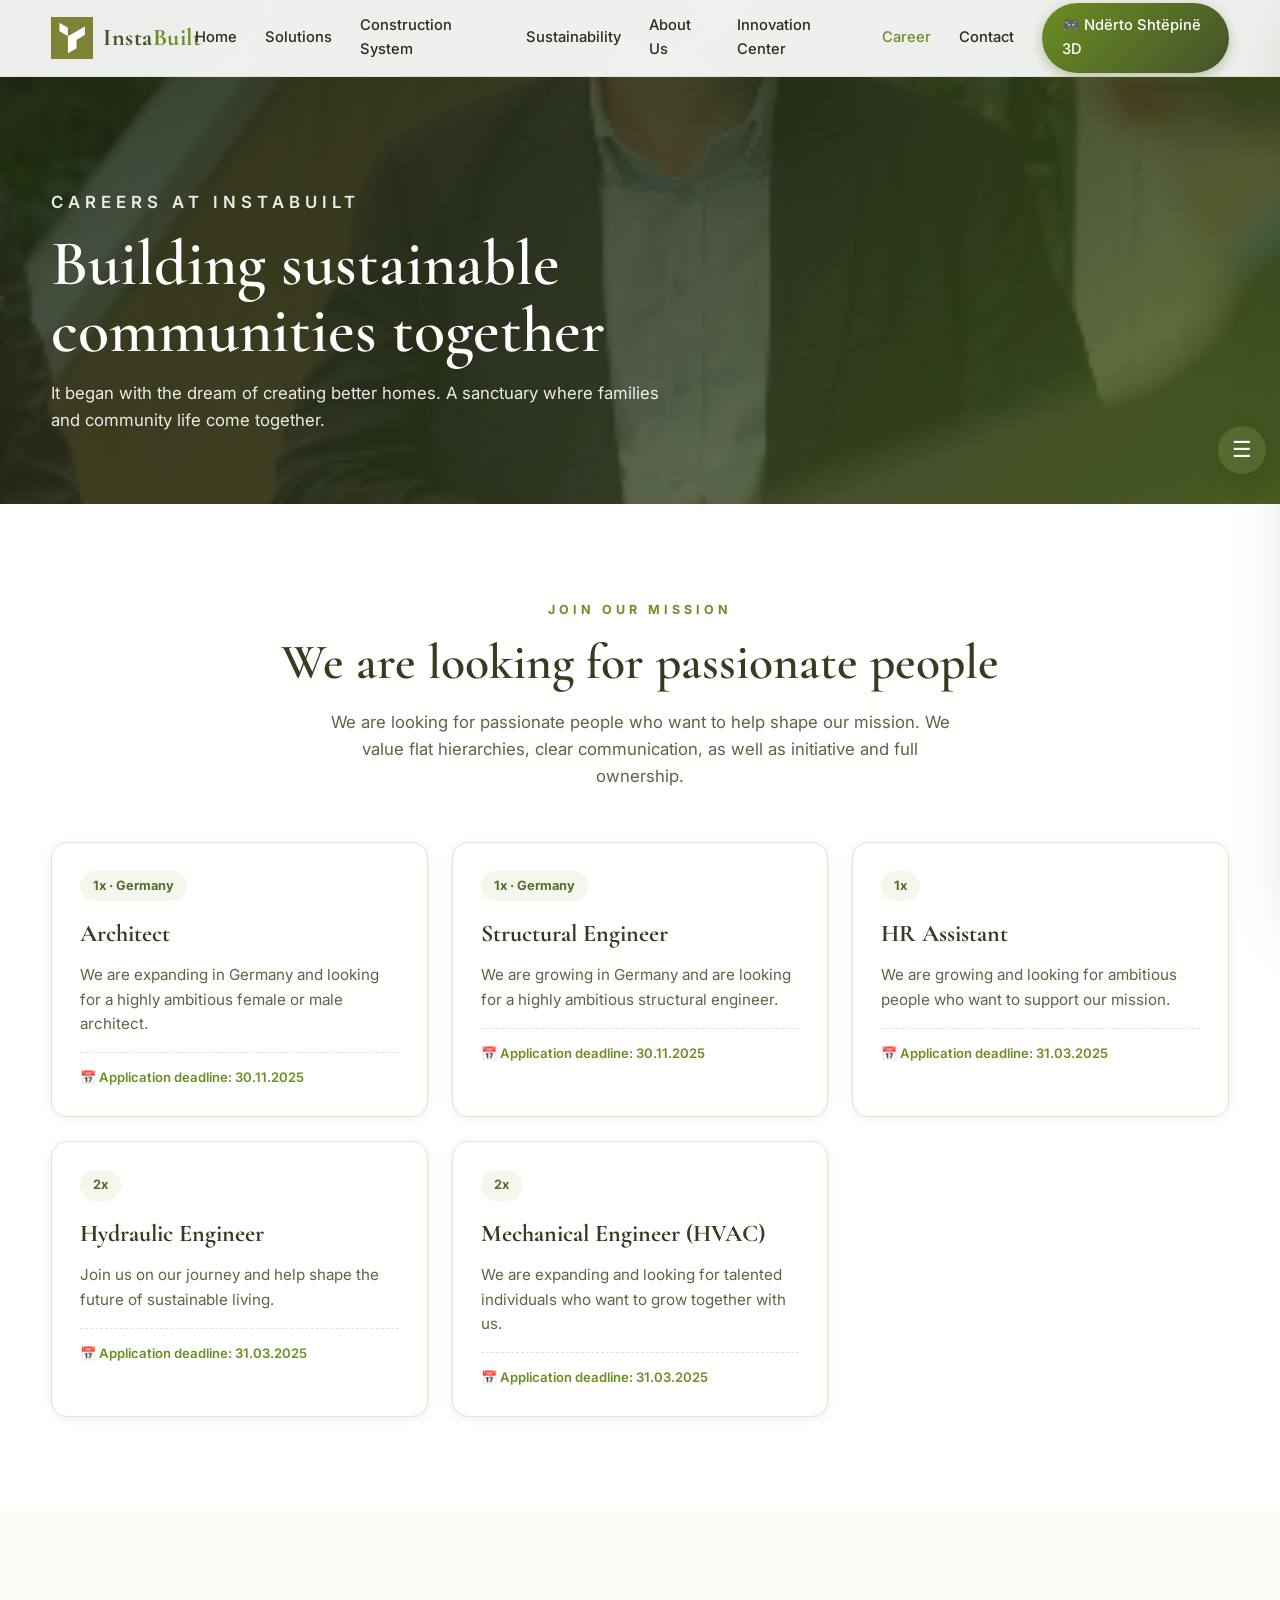
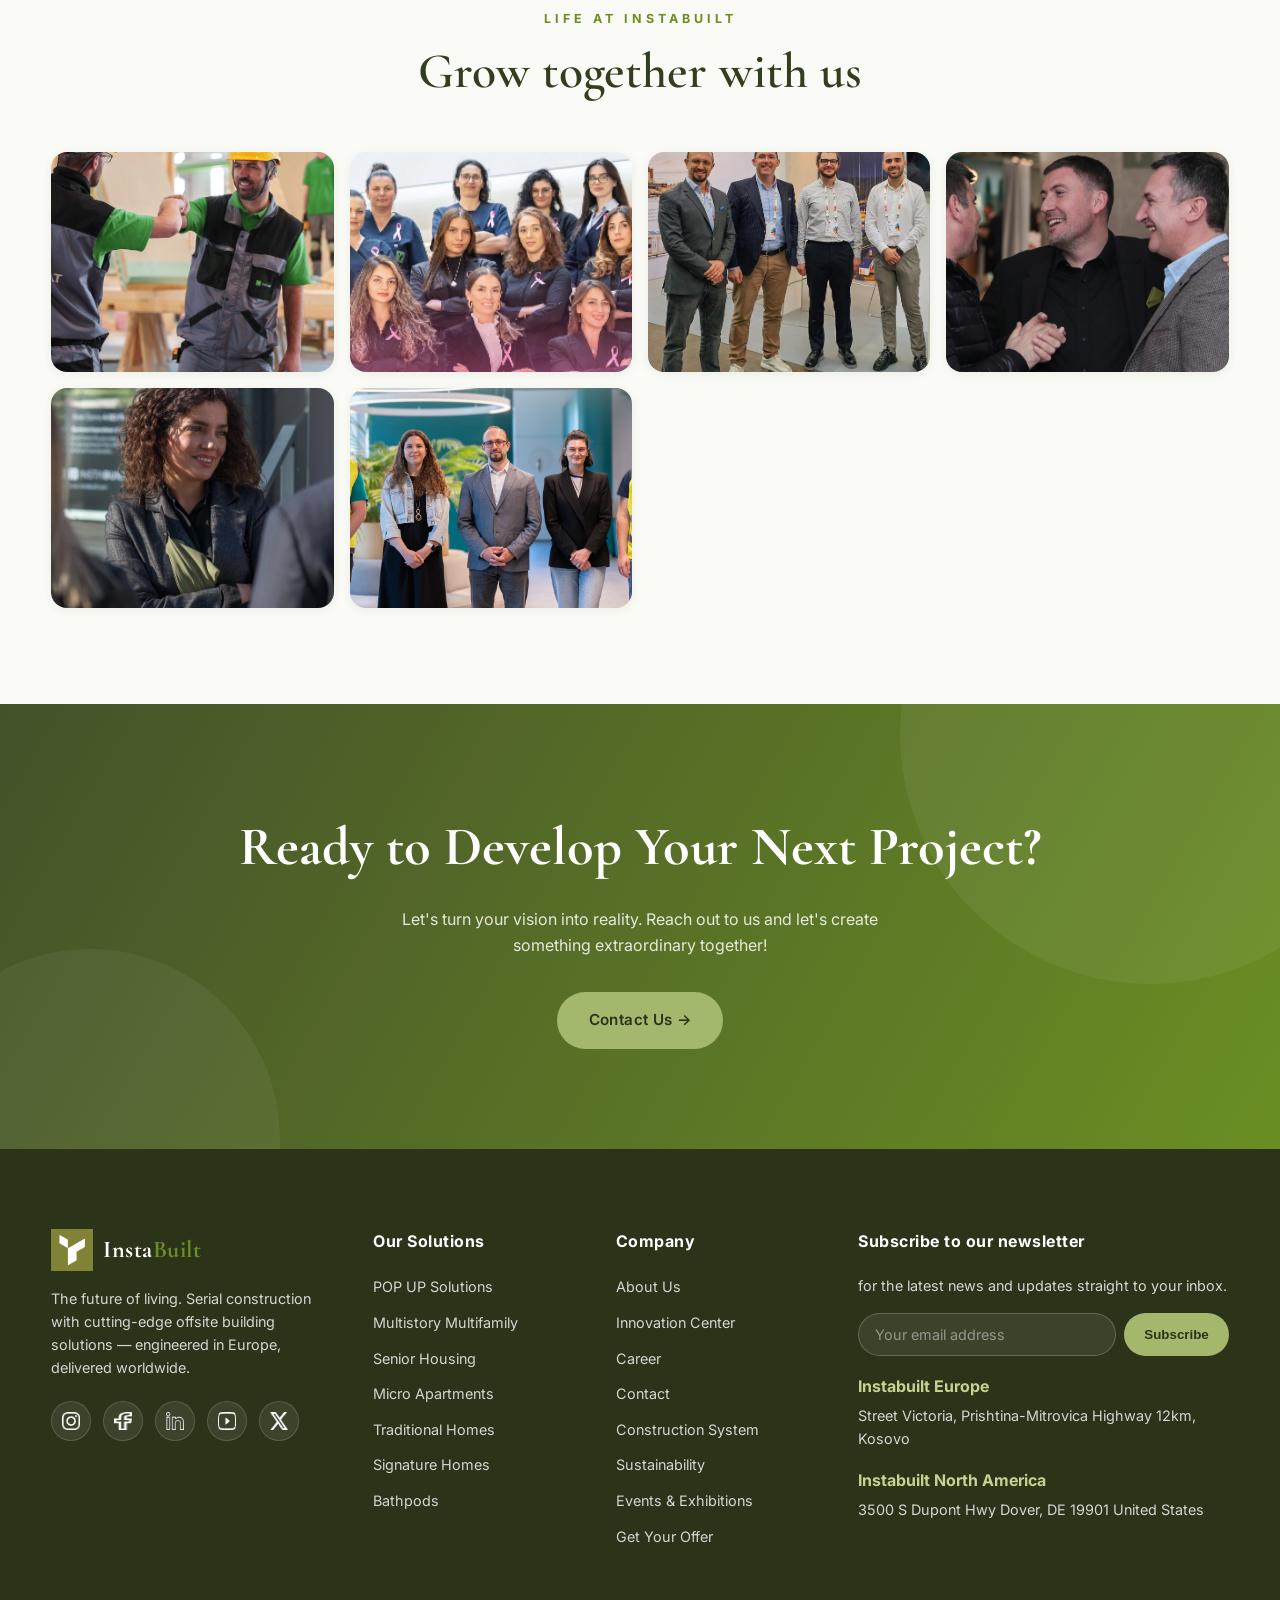
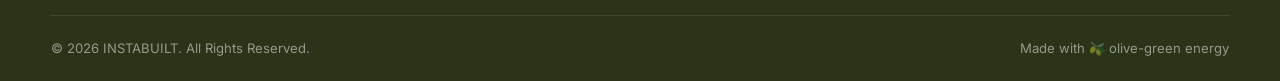
==== commit c79e58b2: "Kartat Innovation Center klikohen per shpjegim + buton menyje i vogel (pike) + gardhe ne shtepi + mu" ====
--- a/career.html
+++ b/career.html
@@ -189,7 +189,7 @@
 <!-- ================= FLOATING PAGES MENU ================= -->
 <div class="side-nav-backdrop" id="side-nav-backdrop"></div>
 <button class="side-nav-toggle" id="side-nav-toggle" aria-label="Open pages menu">
-  <span class="menu-ico">☰</span><span class="menu-label">Meny</span>
+  <span class="menu-ico">☰</span>
 </button>
 <nav class="side-nav-panel" id="side-nav-panel" aria-label="Pages">
   <button class="side-nav-close" id="side-nav-close" aria-label="Close menu">✕</button>
--- a/css/pages.css
+++ b/css/pages.css
@@ -92,6 +92,16 @@
 .hub-item { background: var(--olive-mist-2); border-radius: var(--radius); padding: 24px; }
 .hub-item b { font-family: var(--font-head); font-size: 1.2rem; color: var(--olive-900); display: block; margin-bottom: 6px; }
 .hub-item p { color: var(--text-soft); font-size: 0.9rem; }
+
+/* ---------- Clickable explanation cards ---------- */
+.space-card, .hub-item { cursor: pointer; }
+.card-hint { display: block; margin-top: 10px; font-size: 0.78rem; font-weight: 600; color: var(--olive-600); }
+.card-more { max-height: 0; overflow: hidden; transition: max-height 0.35s ease; }
+.card-more-inner {
+  margin-top: 12px; padding-top: 12px; border-top: 1px dashed var(--border);
+  font-size: 0.88rem; color: var(--text-soft); line-height: 1.6;
+}
+.space-card.open, .hub-item.open { box-shadow: var(--shadow-md); }
 .offices-grid { display: grid; grid-template-columns: repeat(auto-fill, minmax(280px, 1fr)); gap: 18px; }
 .offices-grid img { border-radius: var(--radius); width: 100%; height: 230px; object-fit: cover; box-shadow: var(--shadow-sm); }
 .stories-grid { display: grid; grid-template-columns: repeat(auto-fill, minmax(300px, 1fr)); gap: 22px; }
@@ -105,16 +115,15 @@
 
 /* ---------- Floating pages menu (side nav) ---------- */
 .side-nav-toggle {
-  position: fixed; right: 0; top: 50%; transform: translateY(-50%);
-  z-index: 1100; background: var(--olive-700); color: #fff; border: none;
-  border-radius: 14px 0 0 14px; padding: 16px 9px; cursor: pointer;
-  font-family: inherit; font-weight: 700; font-size: 0.8rem;
-  display: flex; flex-direction: column; align-items: center; gap: 7px;
-  box-shadow: var(--shadow-md); letter-spacing: 1px; transition: background 0.2s;
+  position: fixed; right: 14px; top: 50%; transform: translateY(-50%);
+  z-index: 1100; width: 48px; height: 48px; border-radius: 50%;
+  background: var(--olive-700); color: #fff; border: none; cursor: pointer;
+  display: flex; align-items: center; justify-content: center;
+  box-shadow: 0 6px 20px rgba(51,61,31,0.35);
+  transition: transform 0.2s ease, background 0.2s ease;
 }
-.side-nav-toggle:hover { background: var(--olive-800); }
-.side-nav-toggle .menu-ico { font-size: 1.3rem; line-height: 1; }
-.side-nav-toggle span.menu-label { writing-mode: vertical-rl; text-transform: uppercase; }
+.side-nav-toggle:hover { background: var(--olive-800); transform: translateY(-50%) scale(1.08); }
+.side-nav-toggle .menu-ico { font-size: 1.4rem; line-height: 1; }
 .side-nav-backdrop {
   position: fixed; inset: 0; background: rgba(27,33,14,0.45); z-index: 1150;
   opacity: 0; visibility: hidden; transition: opacity 0.3s ease, visibility 0.3s;
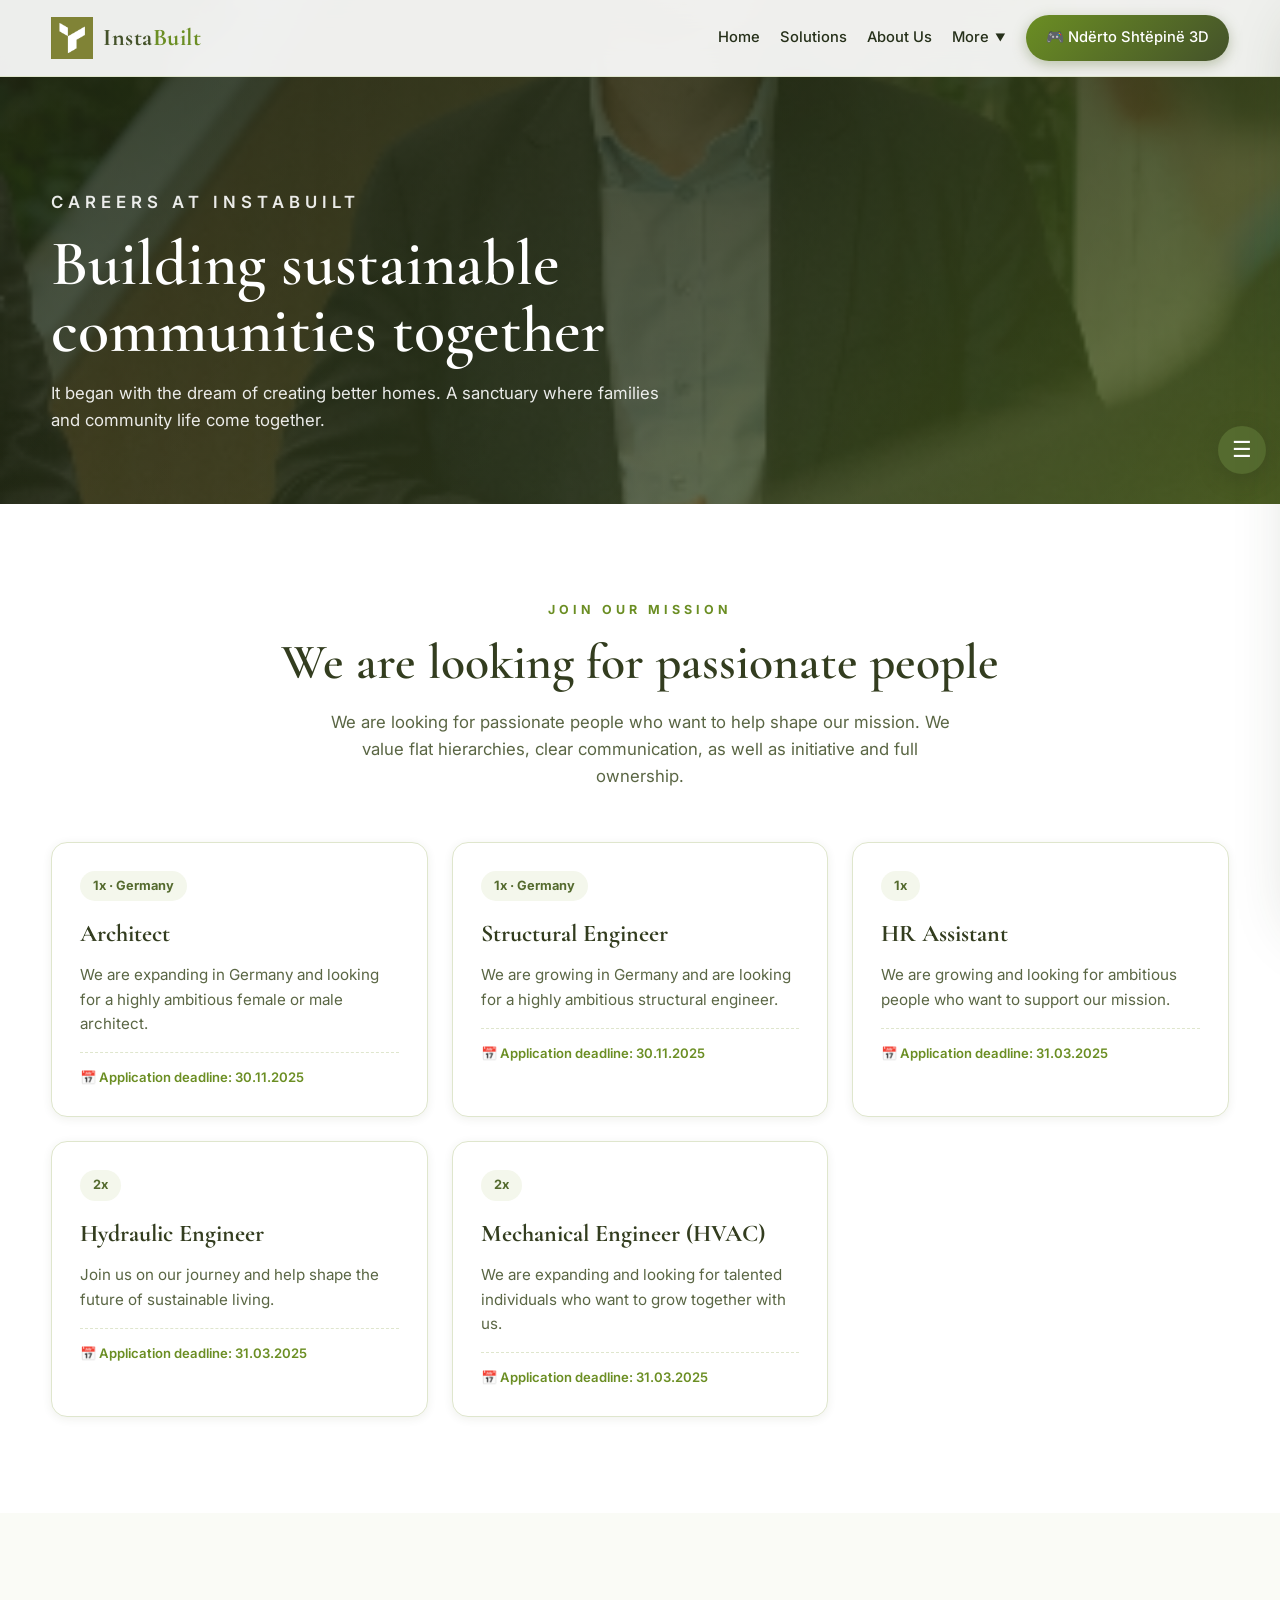
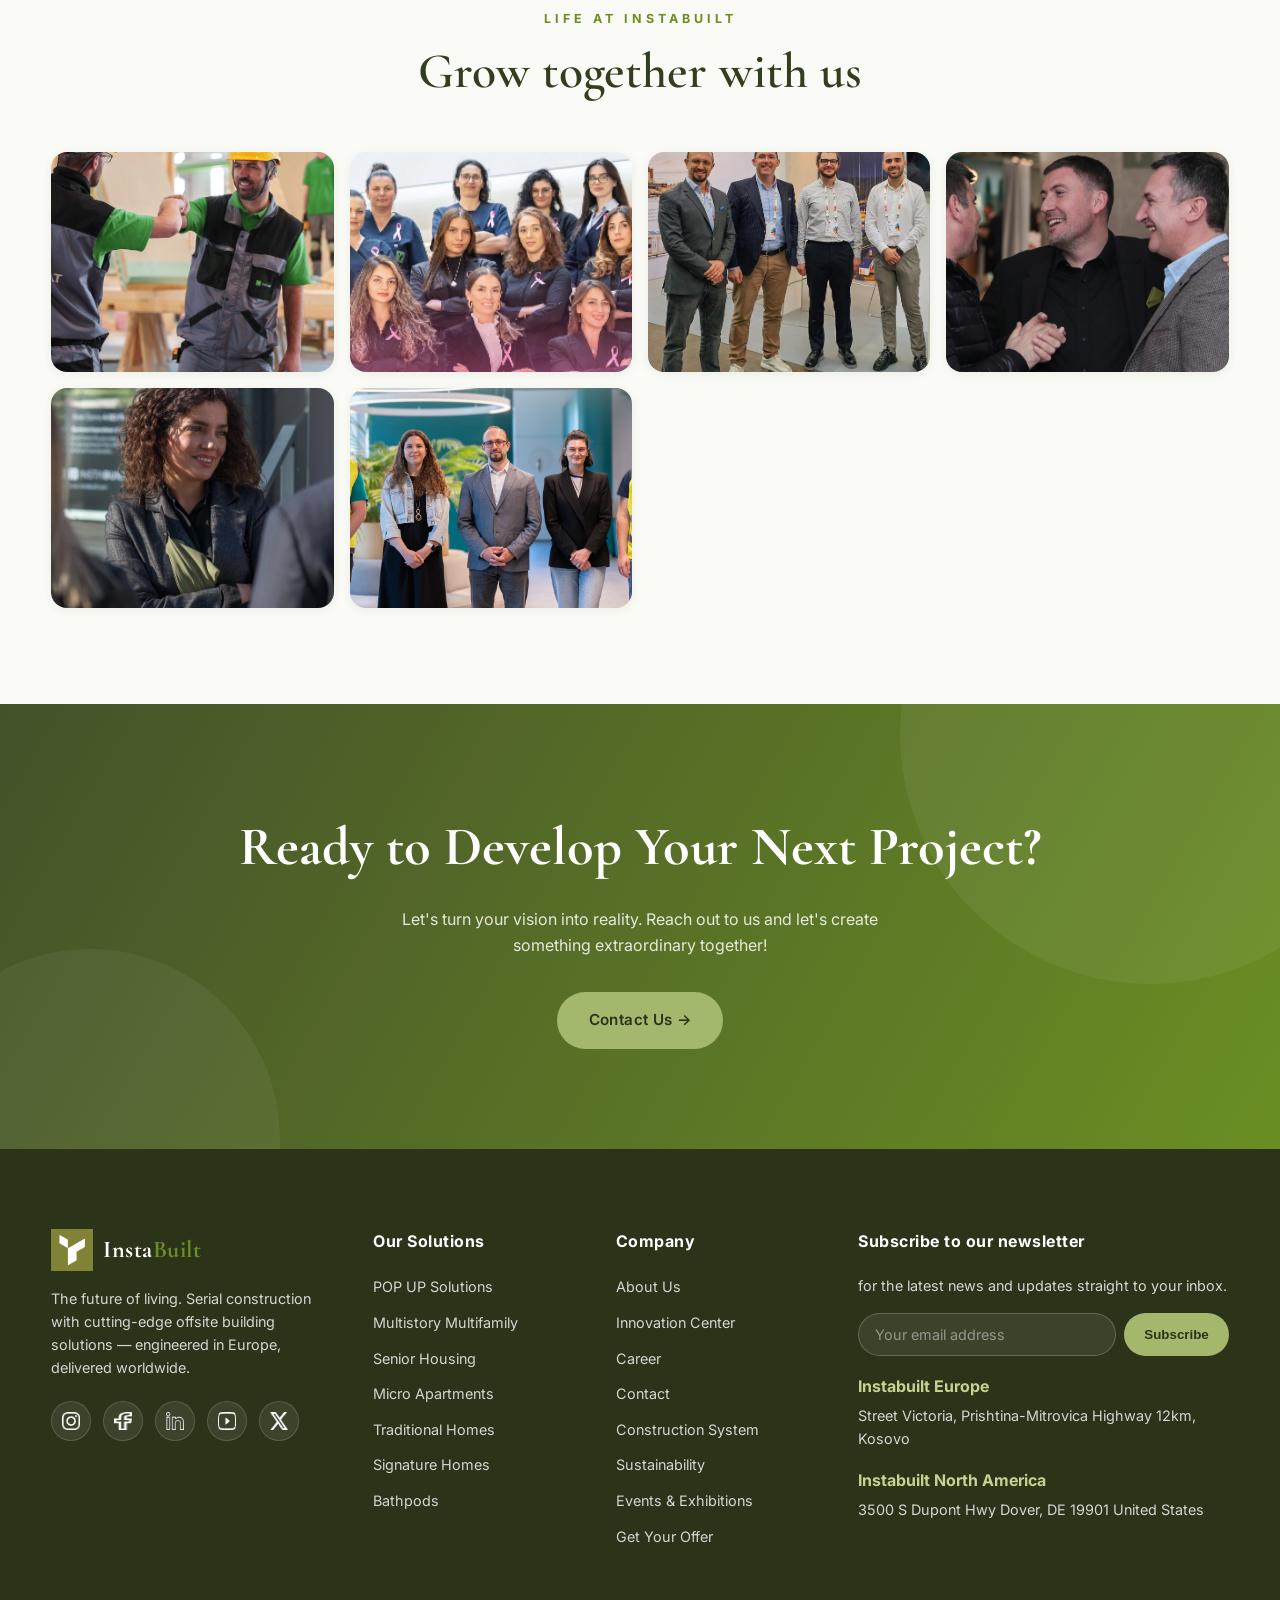
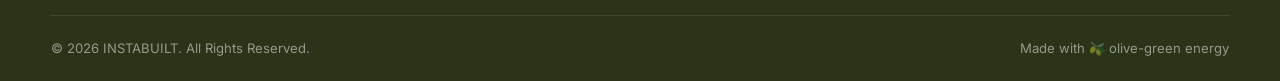
==== commit 708c87b5: "Navbar me e ngushte (More dropdown) + gardhe me te larta + lule/peme/BBQ ne oborr te shtepive" ====
--- a/career.html
+++ b/career.html
@@ -25,12 +25,19 @@
       <ul class="nav-links" id="nav-links">
         <li><a href="index.html">Home</a></li>
         <li><a href="index.html#solutions">Solutions</a></li>
-        <li><a href="index.html#construction-system">Construction System</a></li>
-        <li><a href="index.html#sustainability">Sustainability</a></li>
         <li><a href="index.html#about">About Us</a></li>
-        <li><a href="innovation-center.html">Innovation Center</a></li>
-        <li><a href="career.html" class="active">Career</a></li>
-        <li><a href="contact.html">Contact</a></li>
+        <li class="dropdown">
+          <a href="#">More <span class="caret">▼</span></a>
+          <ul class="dropdown-menu">
+            <li><a href="index.html#construction-system">🔩 Construction System</a></li>
+            <li><a href="index.html#sustainability">🌱 Sustainability</a></li>
+            <li><a href="index.html#videos">🎬 Videos</a></li>
+            <li><a href="index.html#events">📅 Events &amp; Exhibitions</a></li>
+            <li><a href="innovation-center.html">💡 Innovation Center</a></li>
+            <li><a href="career.html">💼 Career</a></li>
+            <li><a href="contact.html">📞 Contact</a></li>
+          </ul>
+        </li>
         <li><a href="game.html" class="nav-game">🎮 Ndërto Shtëpinë 3D</a></li>
       </ul>
     </nav>
--- a/css/style.css
+++ b/css/style.css
@@ -140,7 +140,7 @@
   letter-spacing: 0.5px;
 }
 .logo span em { color: var(--olive-600); font-style: normal; }
-.nav-links { display: flex; align-items: center; gap: 28px; }
+.nav-links { display: flex; align-items: center; gap: 20px; }
 .nav-links > li { position: relative; }
 .nav-links a {
   font-size: 0.92rem;
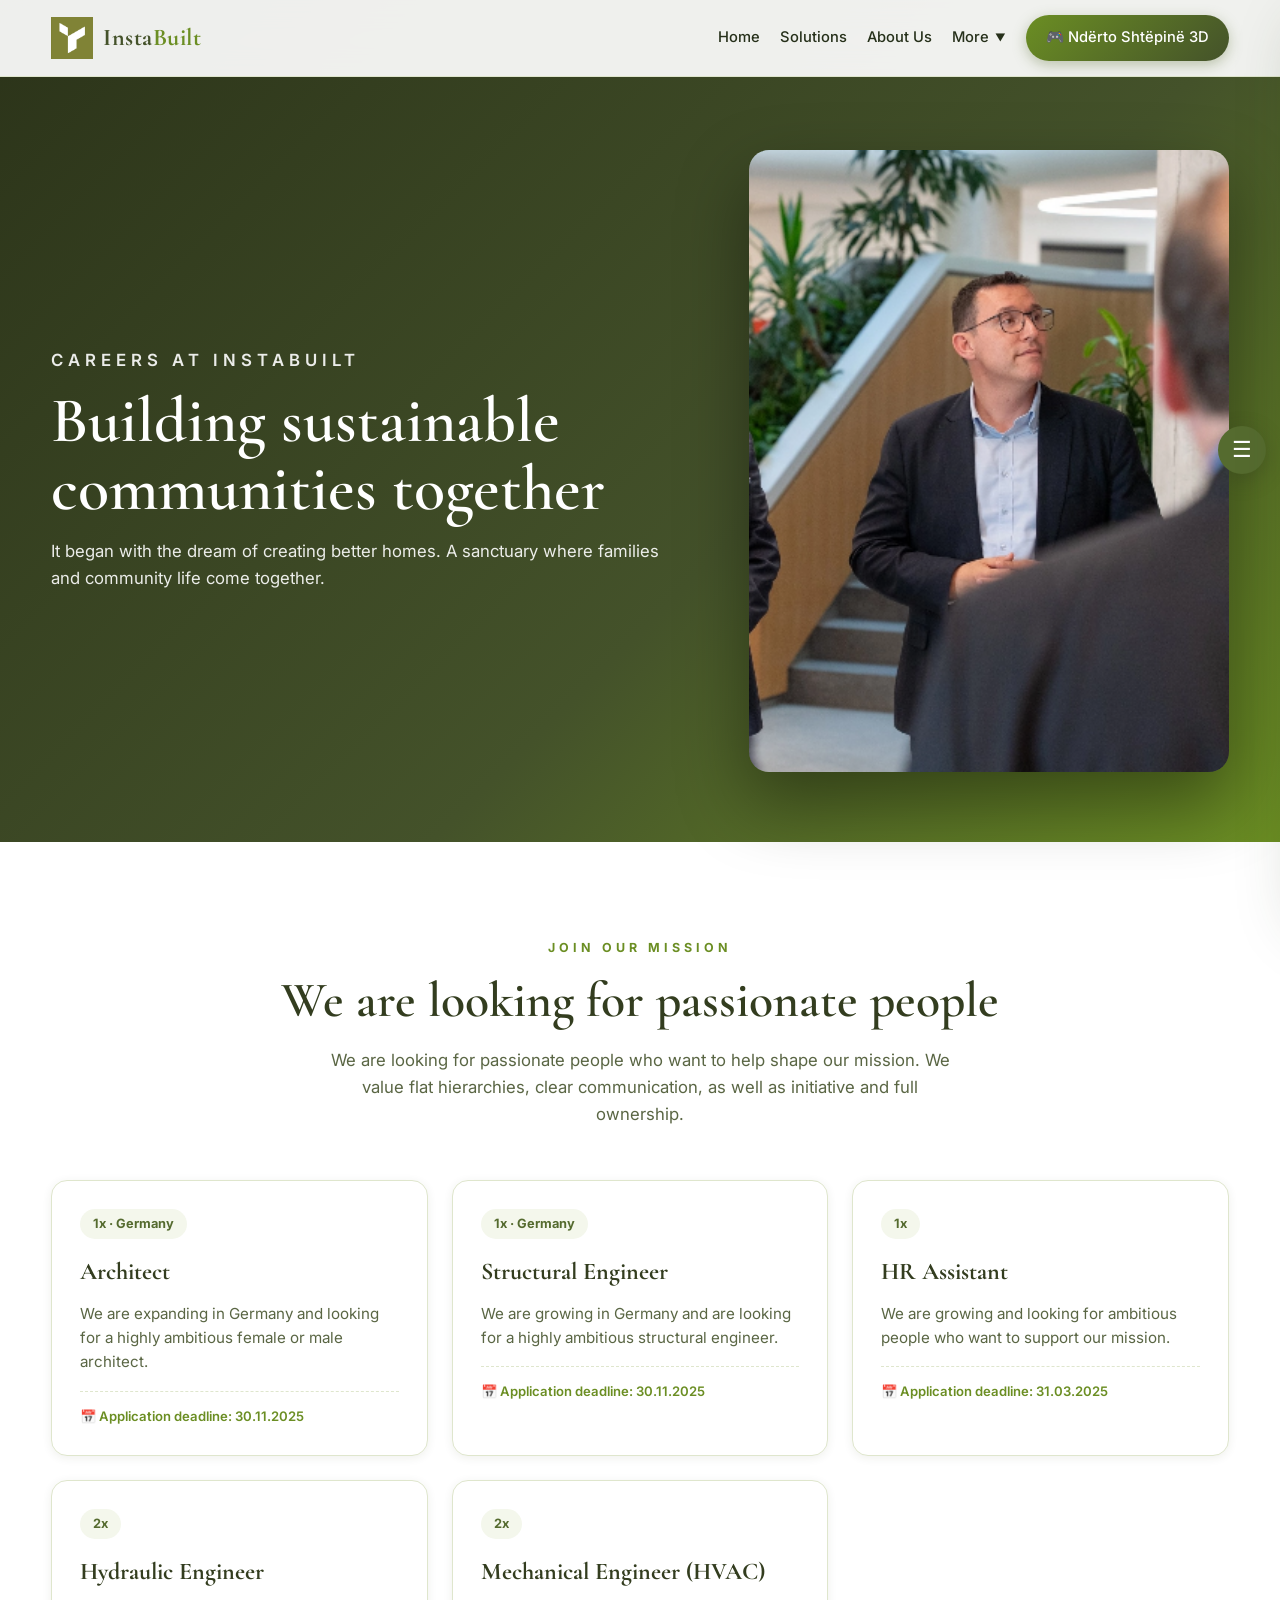
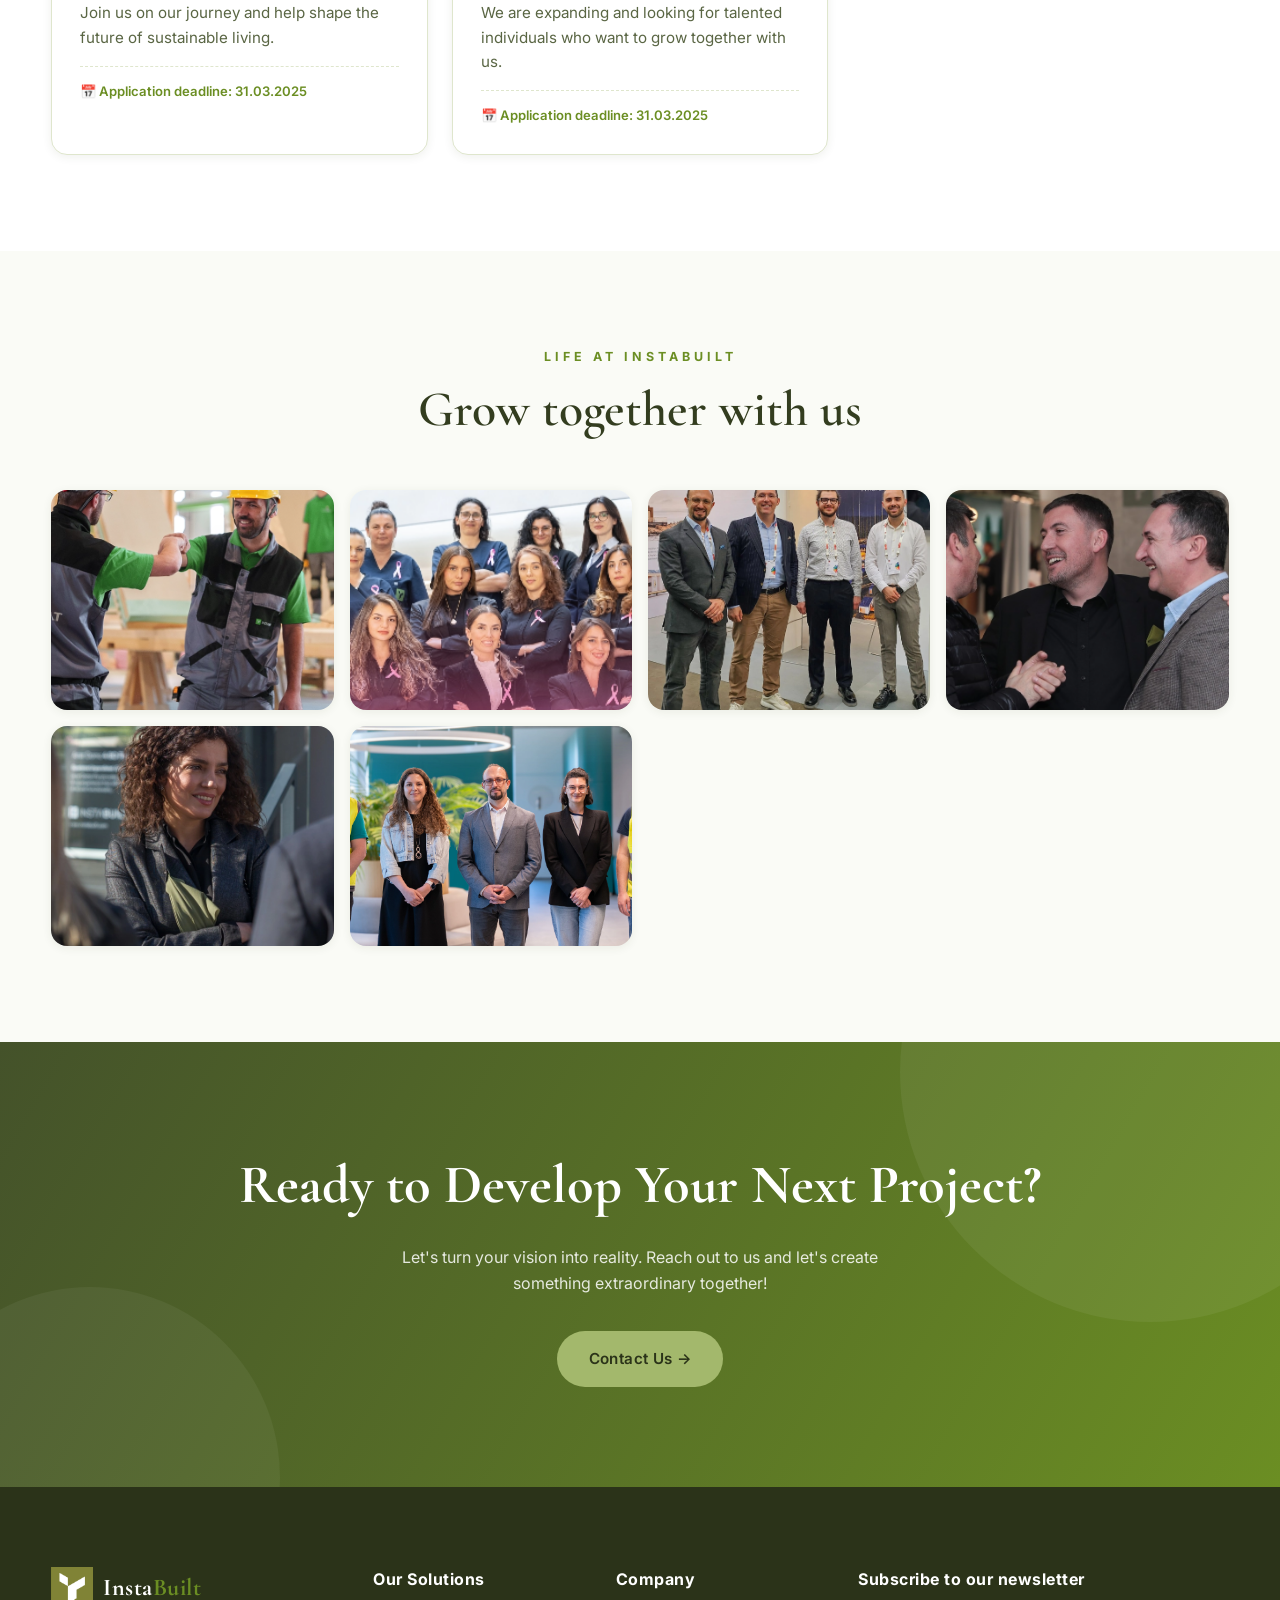
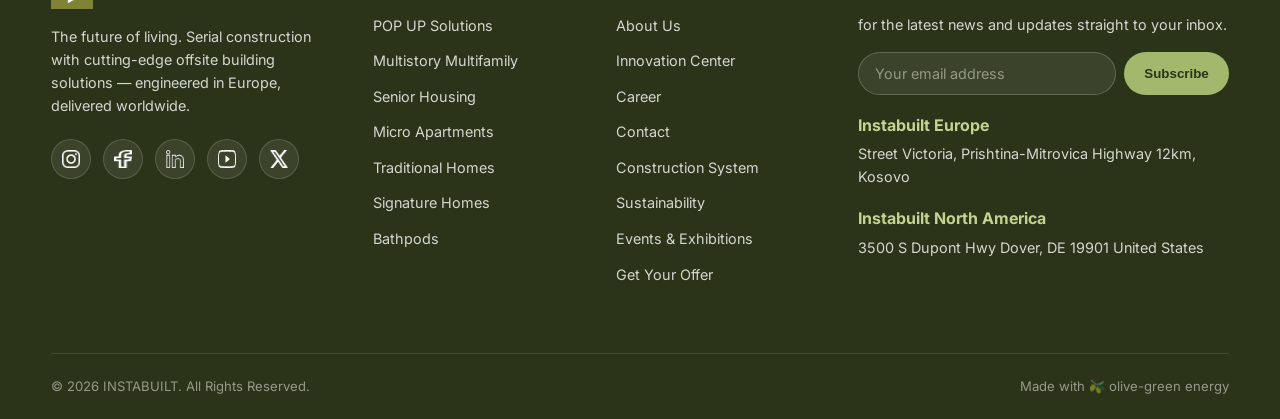
==== commit b1b3b6a1: "Hero i ri: foto e plote si imazh ne te djathte (jo background i prer)" ====
--- a/career.html
+++ b/career.html
@@ -47,11 +47,15 @@
 
 <!-- ================= PAGE HERO ================= -->
 <section class="page-hero">
-  <div class="page-hero-bg" style="background-image:url('images/career/leadership-talk.png')"></div>
-  <div class="container">
-    <p class="page-hero-kicker">Careers at InstaBuilt</p>
-    <h1>Building sustainable communities together</h1>
-    <p>It began with the dream of creating better homes. A sanctuary where families and community life come together.</p>
+  <div class="container page-hero-inner">
+    <div class="page-hero-text">
+      <p class="page-hero-kicker">Careers at InstaBuilt</p>
+      <h1>Building sustainable communities together</h1>
+      <p>It began with the dream of creating better homes. A sanctuary where families and community life come together.</p>
+    </div>
+    <div class="page-hero-media">
+      <img src="images/career/leadership-talk.png" alt="InstaBuilt team">
+    </div>
   </div>
 </section>
 
--- a/css/pages.css
+++ b/css/pages.css
@@ -4,26 +4,27 @@
 
 [id] { scroll-margin-top: 92px; }
 
-/* ---------- Page hero banner ---------- */
+/* ---------- Page hero banner (tekst majtas + foto djathtas) ---------- */
 .page-hero {
   position: relative;
-  min-height: 56vh;
-  display: flex;
-  align-items: flex-end;
   padding: 150px 0 70px;
-  overflow: hidden;
-  background: linear-gradient(120deg, #2b3319, #44522a 55%, #6b8e23);
+  background: linear-gradient(135deg, #2b3319, #44522a 60%, #6b8e23);
+  color: #fff;
 }
-.page-hero .page-hero-bg {
-  position: absolute; inset: 0;
-  background-size: cover; background-position: center;
-  opacity: 0.32;
+.page-hero-inner {
+  display: grid;
+  grid-template-columns: 1.15fr 0.85fr;
+  gap: 48px;
+  align-items: center;
 }
-.page-hero::after {
-  content: ''; position: absolute; inset: 0;
-  background: linear-gradient(180deg, rgba(27,33,14,0.55), rgba(27,33,14,0.28));
+.page-hero-text { position: relative; z-index: 2; }
+.page-hero-media { position: relative; z-index: 2; }
+.page-hero-media img {
+  width: 100%;
+  border-radius: 20px;
+  box-shadow: 0 30px 70px rgba(0,0,0,0.4);
+  display: block;
 }
-.page-hero .container { position: relative; z-index: 2; color: #fff; }
 .page-hero-kicker {
   text-transform: uppercase; letter-spacing: 5px; font-size: 0.8rem;
   color: var(--olive-lighter); margin-bottom: 14px; font-weight: 600;
@@ -33,6 +34,10 @@
   font-weight: 600; line-height: 1.05; max-width: 820px;
 }
 .page-hero p { max-width: 640px; color: rgba(255,255,255,0.9); margin-top: 16px; font-size: 1.05rem; }
+@media (max-width: 860px) {
+  .page-hero-inner { grid-template-columns: 1fr; }
+  .page-hero-media img { max-height: 420px; object-fit: cover; }
+}
 
 /* ---------- Stats band ---------- */
 .stats-row { display: flex; gap: 48px; flex-wrap: wrap; margin-top: 44px; }
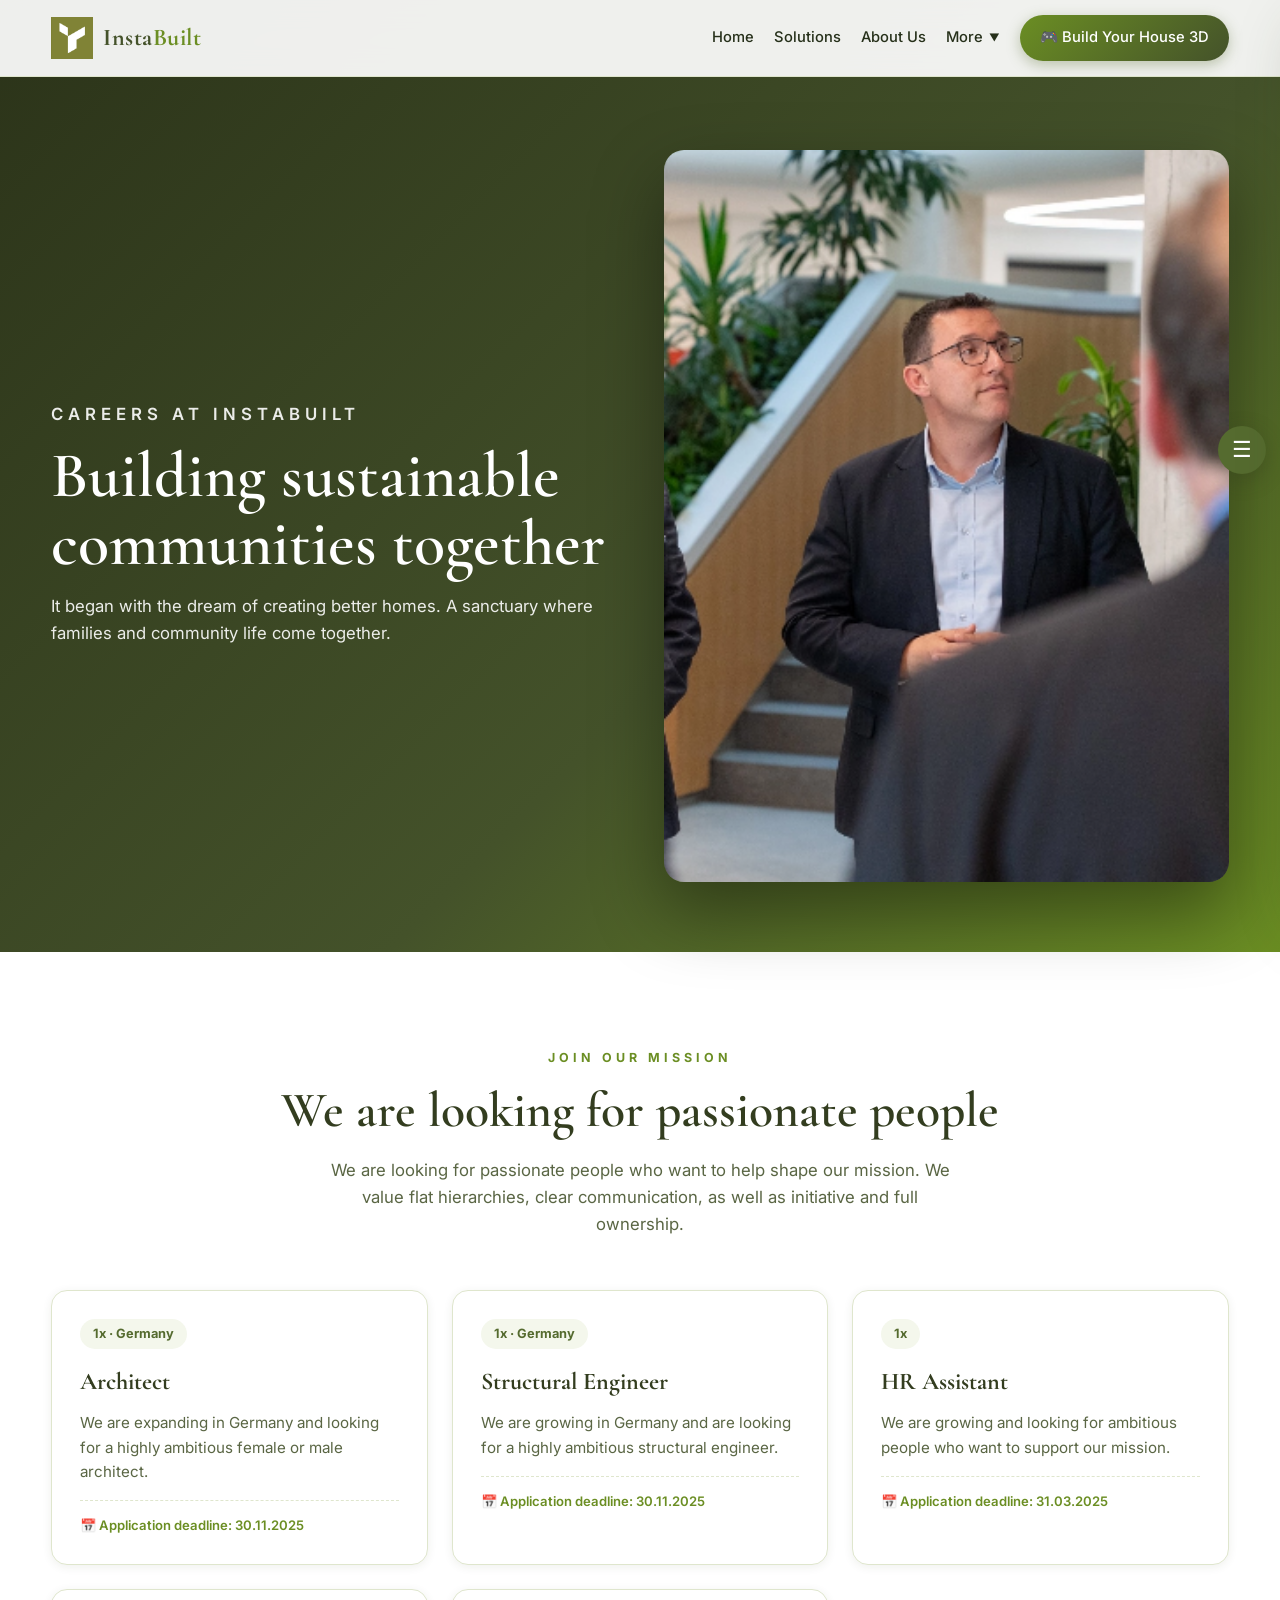
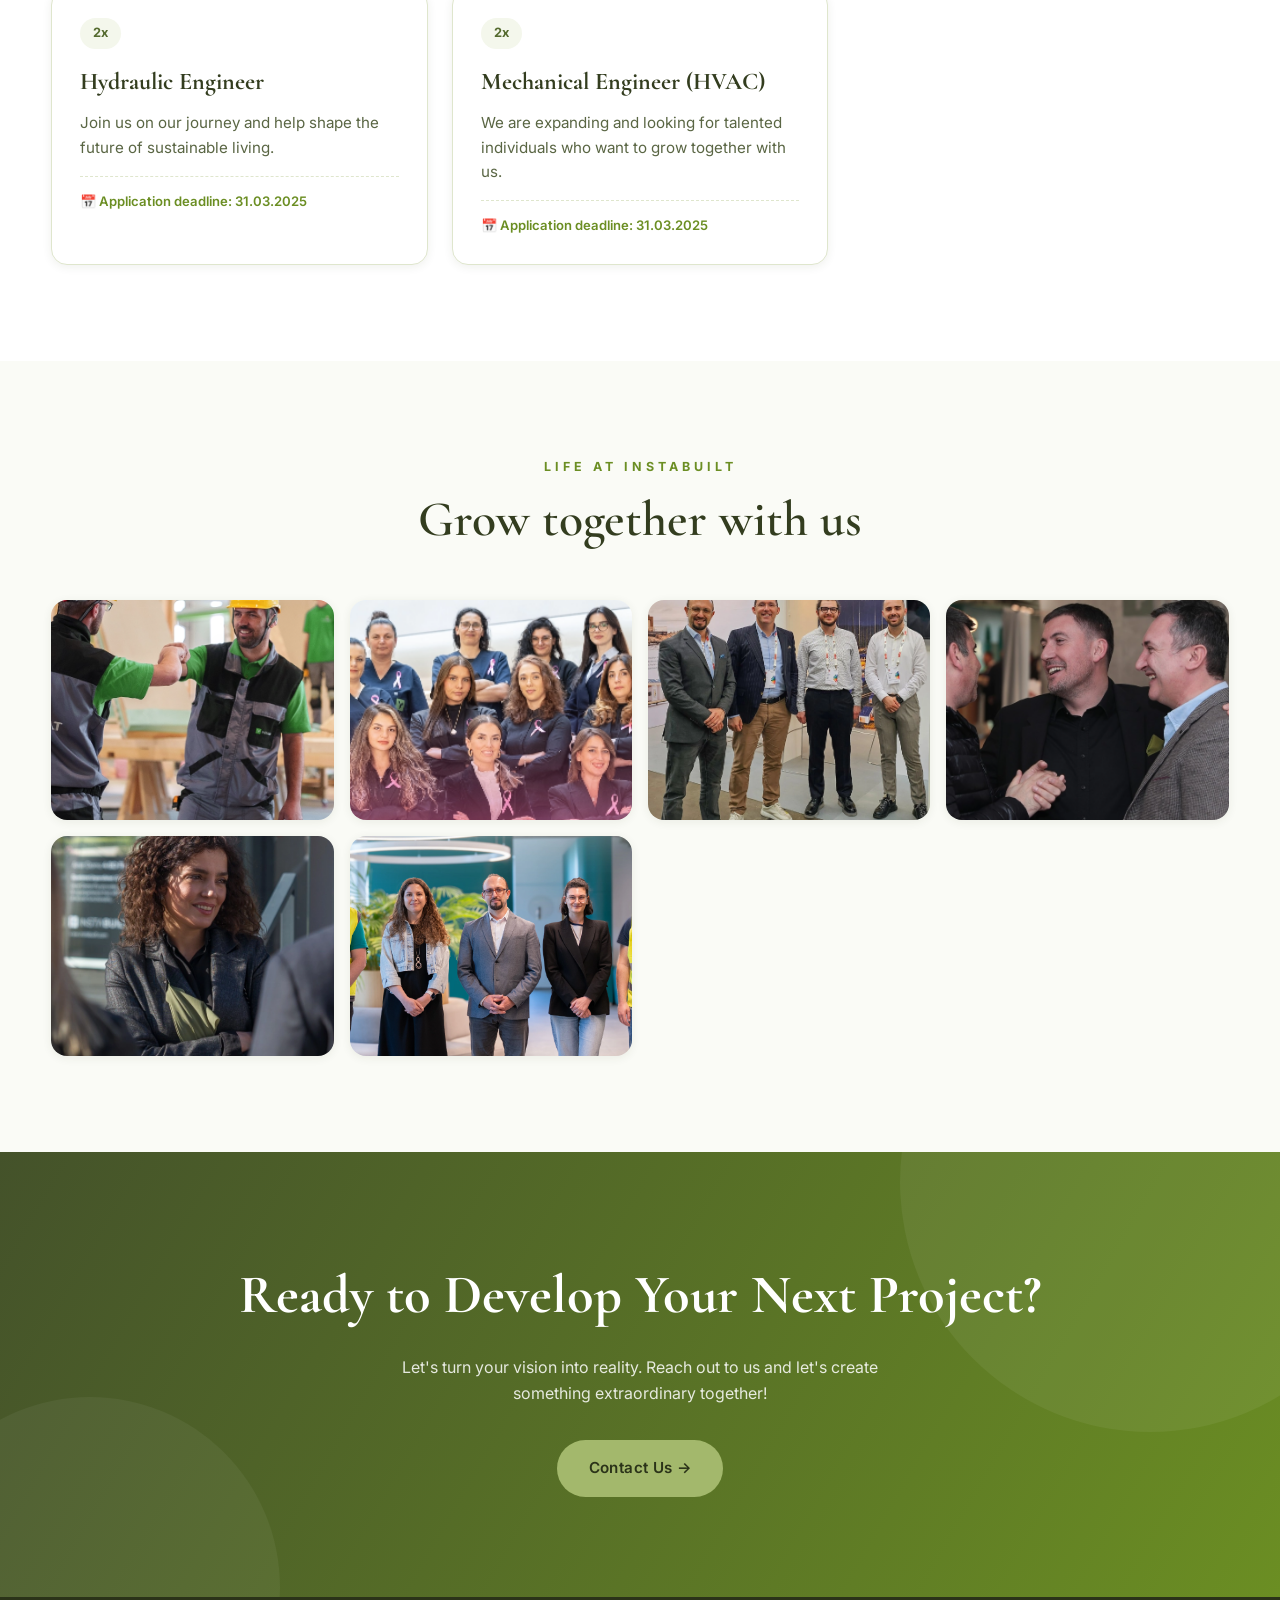
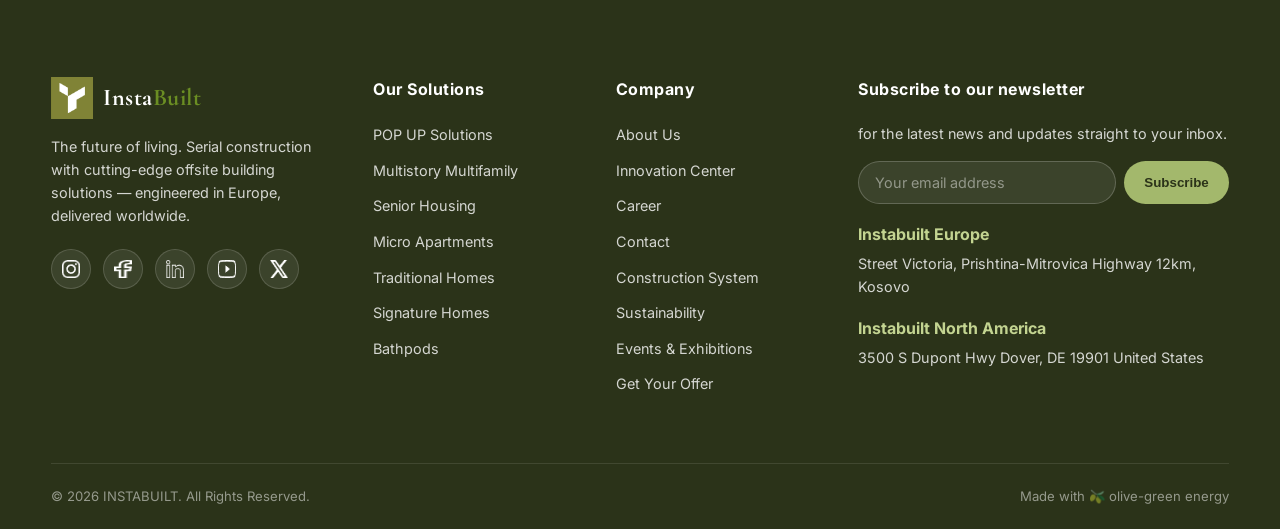
==== commit 773c6154: "c" ====
--- a/career.html
+++ b/career.html
@@ -38,7 +38,7 @@
             <li><a href="contact.html">📞 Contact</a></li>
           </ul>
         </li>
-        <li><a href="game.html" class="nav-game">🎮 Ndërto Shtëpinë 3D</a></li>
+        <li><a href="game.html" class="nav-game">🎮 Build Your House 3D</a></li>
       </ul>
     </nav>
     <button class="hamburger" aria-label="Menu"><span></span><span></span><span></span></button>
@@ -204,7 +204,7 @@
 </button>
 <nav class="side-nav-panel" id="side-nav-panel" aria-label="Pages">
   <button class="side-nav-close" id="side-nav-close" aria-label="Close menu">✕</button>
-  <div class="side-nav-title">Faqet</div>
+  <div class="side-nav-title">Pages</div>
   <a href="index.html">🏠 Home</a>
   <a href="index.html#solutions">🏗️ Solutions</a>
   <a href="index.html#construction-system">🔩 Construction System</a>
@@ -216,7 +216,7 @@
   <a href="career.html">💼 Career</a>
   <a href="contact.html">📞 Contact</a>
   <a href="index.html#contact">📝 Get Your Offer</a>
-  <a href="game.html">🎮 Ndërto Shtëpinë 3D</a>
+  <a href="game.html">🎮 Build Your House 3D</a>
 </nav>
 
 <script src="js/side-nav.js"></script>
--- a/css/pages.css
+++ b/css/pages.css
@@ -4,7 +4,7 @@
 
 [id] { scroll-margin-top: 92px; }
 
-/* ---------- Page hero banner (tekst majtas + foto djathtas) ---------- */
+/* ---------- Page hero banner (text left + photo right) ---------- */
 .page-hero {
   position: relative;
   padding: 150px 0 70px;
@@ -13,7 +13,7 @@
 }
 .page-hero-inner {
   display: grid;
-  grid-template-columns: 1.15fr 0.85fr;
+  grid-template-columns: 1fr 1fr;
   gap: 48px;
   align-items: center;
 }
@@ -37,6 +37,39 @@
 @media (max-width: 860px) {
   .page-hero-inner { grid-template-columns: 1fr; }
   .page-hero-media img { max-height: 420px; object-fit: cover; }
+}
+
+/* ---------- Home gallery (3 foto) ---------- */
+.home-gallery {
+  display: grid;
+  grid-template-columns: repeat(3, 1fr);
+  gap: 24px;
+}
+.home-gallery-item {
+  position: relative;
+  border-radius: var(--radius-lg);
+  overflow: hidden;
+  box-shadow: var(--shadow-sm);
+  transition: transform 0.35s ease, box-shadow 0.35s ease;
+}
+.home-gallery-item:hover { transform: translateY(-6px); box-shadow: var(--shadow-md); }
+.home-gallery-item img {
+  width: 100%;
+  height: 270px;
+  object-fit: cover;
+  display: block;
+}
+.home-gallery-item figcaption {
+  position: absolute;
+  left: 0; right: 0; bottom: 0;
+  padding: 30px 18px 14px;
+  background: linear-gradient(180deg, transparent, rgba(27,33,14,0.88));
+  color: #fff;
+  font-weight: 600;
+  font-size: 0.95rem;
+}
+@media (max-width: 768px) {
+  .home-gallery { grid-template-columns: 1fr; }
 }
 
 /* ---------- Stats band ---------- */
@@ -154,3 +187,56 @@
 }
 .side-nav-panel a:hover { background: var(--olive-mist-2); color: var(--olive-700); }
 .side-nav-panel a.active { background: var(--olive-mist-2); color: var(--olive-700); }
+
+/* ---------- Building elements: cards + "Check Details" modal ---------- */
+.be-card { animation: beIn 0.55s ease both; }
+.be-card figcaption { display: flex; flex-direction: column; gap: 2px; }
+.be-card .be-hint {
+  font-size: 0.72rem; font-weight: 600; color: var(--olive-600);
+  opacity: 0; transform: translateY(4px); transition: opacity 0.25s, transform 0.25s;
+}
+.be-card:hover .be-hint { opacity: 1; transform: translateY(0); }
+@keyframes beIn { from { opacity: 0; transform: translateY(18px); } to { opacity: 1; transform: translateY(0); } }
+
+.be-modal-card {
+  background: #fff; border-radius: var(--radius-lg); max-width: 940px; width: 100%;
+  max-height: 90vh; overflow-y: auto; position: relative; box-shadow: var(--shadow-lg);
+  transform: translateY(30px) scale(0.97); transition: transform 0.4s cubic-bezier(0.22, 1, 0.36, 1);
+}
+.modal-overlay.open .be-modal-card { transform: translateY(0) scale(1); }
+.be-modal-body { display: grid; grid-template-columns: 1.05fr 0.95fr; gap: 0; }
+.be-modal-media {
+  background: var(--olive-mist-2); display: flex; flex-direction: column;
+  align-items: center; justify-content: center; padding: 30px 26px; position: relative;
+  border-radius: var(--radius-lg) 0 0 var(--radius-lg);
+}
+.be-modal-media img {
+  width: 100%; max-width: 420px; border-radius: var(--radius); cursor: zoom-in;
+  box-shadow: var(--shadow-md); background: #fff;
+}
+.be-modal-zoom { margin-top: 14px; font-size: 0.78rem; color: var(--text-soft); font-weight: 600; }
+.be-modal-info { padding: 34px 30px 30px; }
+.be-modal-cat {
+  display: inline-block; background: var(--olive-mist-2); color: var(--olive-700);
+  font-weight: 700; font-size: 0.75rem; letter-spacing: 1px; text-transform: uppercase;
+  padding: 5px 13px; border-radius: 999px; margin-bottom: 12px;
+}
+.be-modal-title { font-family: var(--font-head); font-size: 2rem; color: var(--olive-900); line-height: 1.1; margin-bottom: 6px; }
+.be-modal-sub { font-size: 0.9rem; color: var(--text-soft); margin: 10px 0 14px; font-weight: 600; }
+.be-layers { list-style: none; margin: 0; padding: 0; display: flex; flex-direction: column; gap: 8px; }
+.be-layers li { display: flex; align-items: center; gap: 12px; }
+.be-num {
+  flex: 0 0 30px; width: 30px; height: 30px; border-radius: 50%;
+  background: var(--olive-700); color: #fff; font-weight: 700; font-size: 0.8rem;
+  display: grid; place-items: center;
+}
+.be-layer {
+  flex: 1; background: var(--olive-mist-2); border: 1px solid var(--border);
+  border-radius: 10px; padding: 9px 14px; font-size: 0.9rem; color: var(--text);
+}
+@media (max-width: 760px) {
+  .be-modal-body { grid-template-columns: 1fr; }
+  .be-modal-media { border-radius: var(--radius-lg) var(--radius-lg) 0 0; padding: 22px 18px; }
+  .be-modal-media img { max-width: 320px; }
+  .be-modal-info { padding: 24px 20px; }
+}
